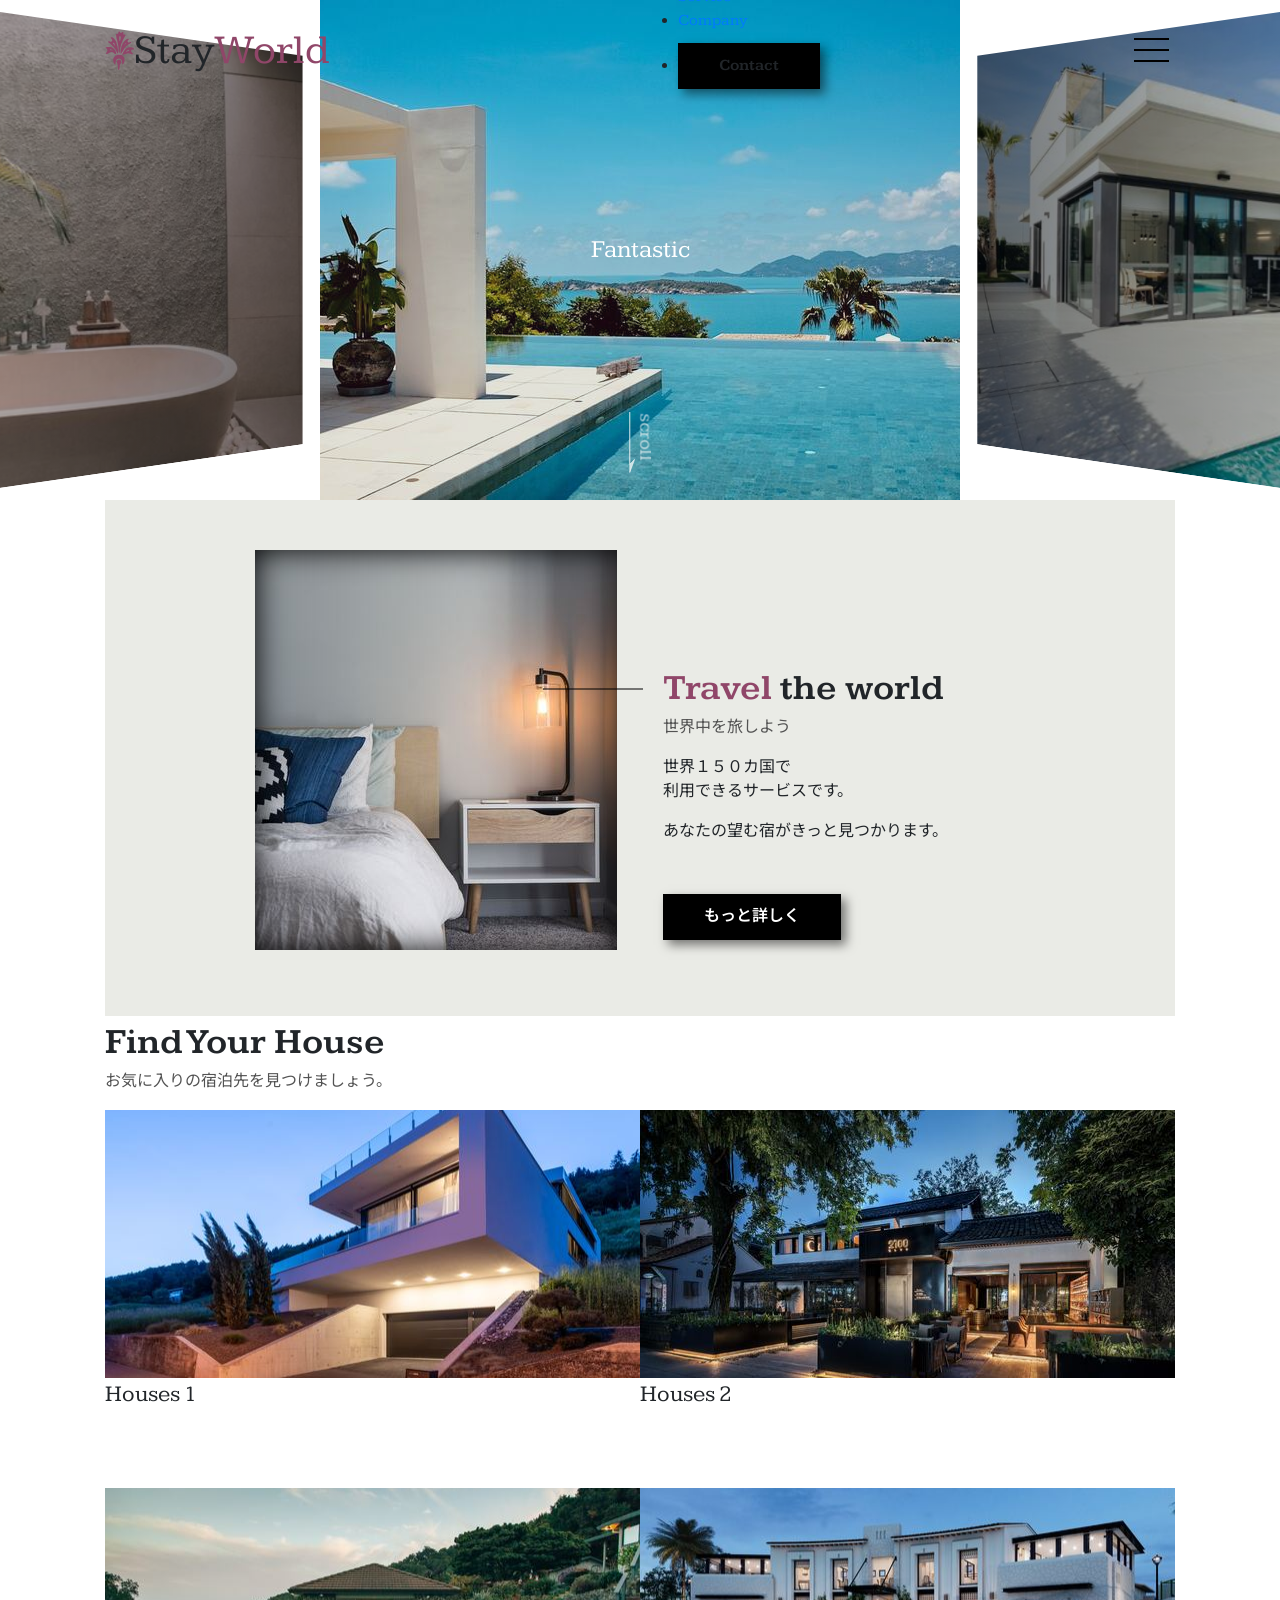
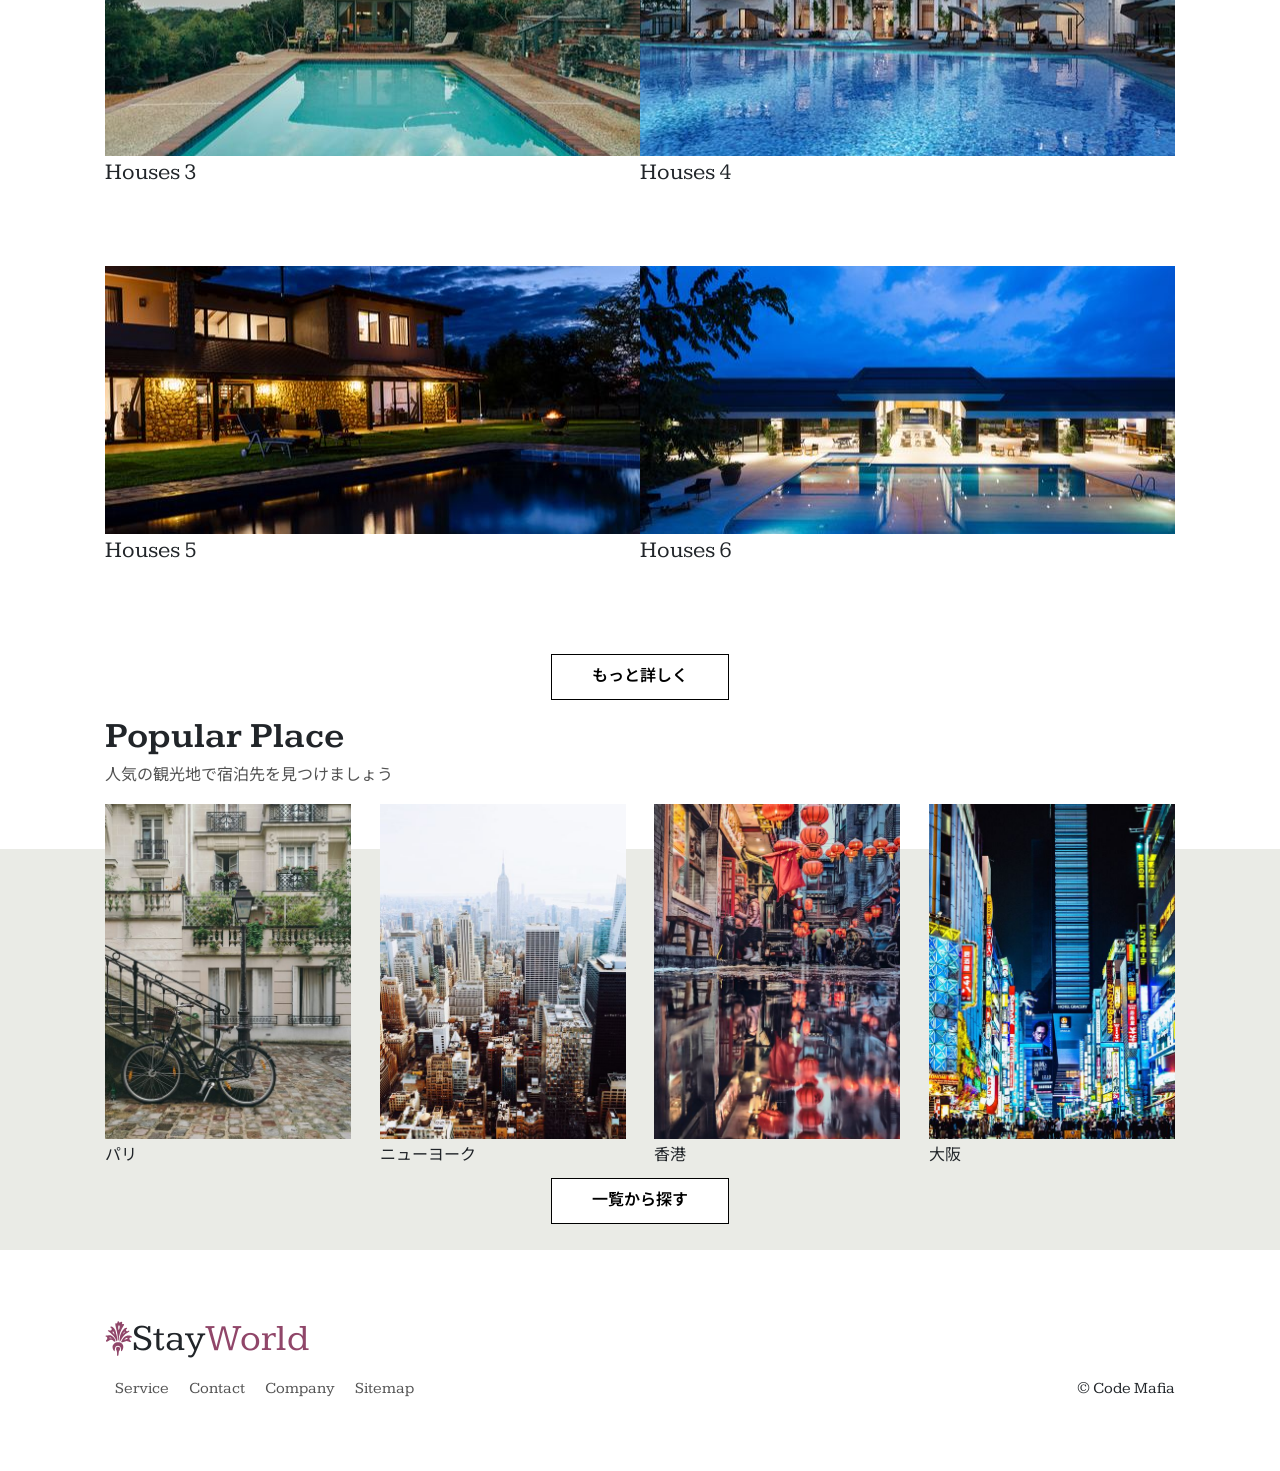
==== index.html @ d86d3f1a "ヘッダーの編集" ====
<!DOCTYPE html>
<html lang="ja">
  <head>
    <meta charset="UTF-8" />
    <meta name="viewport" content="width=device-width, initial-scale=1.0" />
    <meta http-equiv="X-UA-Compatible" content="ie=edge" />
    <title>Document</title>
    <link href="https://fonts.googleapis.com/css2?family=Kameron:wght@400;700&family=Noto+Sans+JP:wght@500&display=swap" rel="stylesheet">
    <link rel="stylesheet" href="styles/vendors/bootstrap-reboot.css" />
    <link rel="stylesheet" href="styles/vendors/swiper.min.css" />
    <link rel="stylesheet" href="styles/style.css" />
  </head>
  <body>
    <div id="global-container">
      <div id="container">
        <div class="mobile-menu__cover"></div>
            <header class="header">
              <div class="header__inner">
                <div class="logo">
                  <img src="images/logo.svg" alt="" class="logo__img">
                  <span class="logo__stay">Stay</span>
                  <span class="logo__world">World</span>
                </div>
                <nav class="header__nav">
                <ul class="header__ul">
                  <li class="header__li"><a href="#">Service</a></li>
                  <li class="header__li"><a href="#">Company</a></li>
                  <li class="header__li">
                    <a class="btn filled">Contact</a>
                  </li>
                </ul>
              </nav>
                <button class="mobile-menu__btn">
                  <span></span>
                  <span></span>
                  <span></span>
              </button>
              </div>
            </header>
        <div id="content">
          <div class="hero">
            <div class="swiper-container">
              <div class="swiper-wrapper">
                <div class="swiper-slide">
                  <div class="hero__title">Enjoy Rich</div>
                  <img src="images/image-1.jpg" alt="" />
                </div>
                <div class="swiper-slide">
                  <div class="hero__title">Fantastic</div>
                  <img src="images/image-2.jpg" alt="" />
                </div>
                <div class="swiper-slide">
                  <div class="hero__title">Experience</div>
                  <img src="images/image-3.jpg" alt="" />
                </div>
              </div>
              <div class="hero__footer">
                <img class="hero__downarrow" src="images/arrow.svg">
                <span class="hero__scrolltext">scroll</span>
              </div>
            </div>
          </div>
          <div id="main-content">
            <main>
              <section class="travel">
                <div class="travel__inner">
                  <div class="travel__img cover-slide">
                    <img class="img-zoom" src="images/image-travel.jpg" alt="">
                  </div>
                  <div class="travel__texts">
                    <div class="travel__texts-inner">
                      <div class="travel__title main-title inview">
                        <span class="purple">Travel</span> <span>the world</span>
                      </div>
                      <div class="travel__sub sub-title">世界中を旅しよう</div>
                      <div class="travel__description">
                        <p>世界１５０カ国で<br>利用できるサービスです。</p>
                        <p>あなたの望む宿がきっと見つかります。</p>
                      </div>
                      <div class="travel__btn">
                        <button class="btn filled">もっと詳しく</button>
                      </div>
                    </div>
                  </div>
                </div>
              </section>
              <section class="houses">
                <div>
                  <h2 class="main-title">Find Your House</h2>
                  <p class="sub-title">お気に入りの宿泊先を見つけましょう。</p>
                </div>
                <div class="houses__inner">
                  <div class="houses__item">
                    <div class="cover-slide hover-darken inview">
                      <div class="bg-img-zoom img-bg50" style="background-image: url(images/villa-1.jpg);"></div>
                    </div>
                    <p class="houses__title">Houses 1</p>
                  </div>
                  <div class="houses__item">
                    <div class="cover-slide hover-darken inview">
                      <div class="bg-img-zoom img-bg50" style="background-image: url(images/villa-2.jpg);"></div>
                    </div>
                    <p class="houses__title">Houses 2</p>
                  </div>
                  <div class="houses__item">
                    <div class="cover-slide hover-darken inview">
                      <div class="bg-img-zoom img-bg50" style="background-image: url(images/villa-3.jpg);"></div>
                    </div>
                    <p class="houses__title">Houses 3</p>
                  </div>
                  <div class="houses__item">
                    <div class="cover-slide hover-darken inview">
                      <div class="bg-img-zoom img-bg50" style="background-image: url(images/villa-4.jpg);"></div>
                    </div>
                    <p class="houses__title">Houses 4</p>
                  </div>
                  <div class="houses__item">
                    <div class="cover-slide hover-darken inview">
                      <div class="bg-img-zoom img-bg50" style="background-image: url(images/villa-5.jpg);"></div>
                    </div>
                    <p class="houses__title">Houses 5</p>
                  </div>
                  <div class="houses__item">
                    <div class="cover-slide hover-darken inview">
                      <div class="bg-img-zoom img-bg50" style="background-image: url(images/villa-6.jpg);"></div>
                    </div>
                    <p class="houses__title">Houses 6</p>
                  </div>
                  <div class="houses__btn">
                    <button class="btn slide-bg">もっと詳しく</button>
                  </div>
                </div>
              </section>
              <section class="popular">
                <div class="popular__header">
                  <h2 class="main-title">Popular Place</h2>
                  <p class="sub-title">人気の観光地で宿泊先を見つけましょう</p>
                </div>
                <div class="popular__inner">
                  <div class="popular__container">
                    <div class="popular__item">
                      <div class="popular__img"><img src="images/image-p1.jpg" alt=""></div>
                      <div class="popular-title">パリ</div>
                    </div>
                    <div class="popular__item">
                      <div class="popular__img"><img src="images/image-p2.jpg" alt=""></div>
                      <div class="popular-title">ニューヨーク</div>
                    </div>
                    <div class="popular__item">
                      <div class="popular__img"><img src="images/image-p3.jpg" alt=""></div>
                      <div class="popular-title">香港</div>
                    </div>
                    <div class="popular__item">
                      <div class="popular__img"><img src="images/image-p4.jpg" alt=""></div>
                      <div class="popular-title">大阪</div>
                    </div>
                    <div class="popular__btn">
                      <button class="btn cover-3d">一覧から探す</button>
                    </div>
                  </div>
                </div>
              </section>
            </main>
          </div>
        </div>
        <footer class="footer">
          <div class="logo">
            <img src="images/logo.svg" alt="" class="logo__img">
            <span class="logo__stay">Stay</span>
            <span class="logo__world">World</span>
          </div>
          <nav class="footer__nav">
            <ul class="footer__ul">
              <li class="footer__li"><a href="#">Service</a></li>
              <li class="footer__li"><a href="#">Contact</a></li>
              <li class="footer__li"><a href="#">Company</a></li>
              <li class="footer__li"><a href="#">Sitemap</a></li>
            </ul>
            <div class="footer__copyright">
              &copy; Code Mafia
            </div>
          </nav>
        </footer>
      </div>
      <nav class="mobile-menu">
        <ul class="mobile-menu__main">
            <li class="mobile-menu__item">
                <a class="mobile-menu__link" href="#">
                    <span class="main-title">Our Service</span>
                    <span class="sub-title">サービスについて</span>
                </a>
            </li>
            <li class="mobile-menu__item">
                <a class="mobile-menu__link" href="#">
                    <span class="main-title">About Us</span>
                    <span class="sub-title">私たちについて</span>
                </a>
            </li>
            <li class="mobile-menu__item">
                <a class="mobile-menu__link" href="#">
                    <span class="main-title">Contact Us</span>
                    <span class="sub-title">コンタクト方法</span>
                </a>
            </li>
        </ul>
    </nav>
    </div>
    <!-- <div class="tween-animate-title">Animation Title</div> -->
    <!-- <div class="cover-slide hover-darken inview">
        <div class="bg-img-zoom img-bg50"></div>
      </div> -->
      <!-- <div class="cover-slide hover-darken">
        <img class="img-zoom" src="images/image-1.jpg" alt="">
      </div>
      <button class="btn float">Button</button>
      <button class="btn filled">Button</button>
      <button class="btn letter-spacing">Button</button>
      <button class="btn shadow">Button</button>
      <button class="btn solid">Button</button>
      
      <button class="btn cover-3d">Button</button>
      <a class="btn-cubic"><span class="hovering">Now, Hovering</span><span class="default">Button</span></a> -->

    <script src="scripts/vendors/swiper.min.js"></script>
    <script src="scripts/vendors/TweenMax.min.js"></script>
    <script src="scripts/vendors/scroll-polyfill.js"></script>
    <script src="scripts/libs/scroll.js"></script>
    <script src="scripts/libs/text-animation.js"></script>
    <script src="scripts/libs/hero-slider.js"></script>
    <script src="scripts/main.js"></script>
  </body>
</html>
---- styles/style.css ----
@charset "UTF-8";
.btn {
  position: relative;
  display: inline-block;
  background-color: white;
  border: 1px solid black;
  font-weight: 600;
  padding: 10px 40px;
  margin: 10px auto;
  cursor: pointer;
  -webkit-transition: all 0.3s;
  transition: all 0.3s;
  color: black;
  text-decoration: none !important;
}

.btn.float:hover {
  background-color: black;
  color: white;
  -webkit-box-shadow: 5px 5px 10px 0 rgba(0, 0, 0, 0.5);
          box-shadow: 5px 5px 10px 0 rgba(0, 0, 0, 0.5);
}

.btn.filled {
  background-color: black;
  color: white;
  -webkit-box-shadow: 5px 5px 10px 0 rgba(0, 0, 0, 0.5);
          box-shadow: 5px 5px 10px 0 rgba(0, 0, 0, 0.5);
}

.btn.filled:hover {
  background-color: white;
  color: black;
  -webkit-box-shadow: none;
          box-shadow: none;
}

.btn.letter-spacing:hover {
  background-color: black;
  letter-spacing: 3px;
  color: white;
}

.btn.shadow {
  -webkit-box-shadow: none;
          box-shadow: none;
}

.btn.shadow:hover {
  -webkit-transform: translate(-2.5px, -2.5px);
          transform: translate(-2.5px, -2.5px);
  -webkit-box-shadow: 5px 5px 0 0 black;
          box-shadow: 5px 5px 0 0 black;
}

.btn.solid {
  -webkit-box-shadow: 2px 2px 0 0 black;
          box-shadow: 2px 2px 0 0 black;
  border-radius: 7px;
}

.btn.solid:hover {
  -webkit-transform: translate(2px, 2px);
          transform: translate(2px, 2px);
  -webkit-box-shadow: none;
          box-shadow: none;
}

.btn.slide-bg {
  position: relative;
  overflow: hidden;
  z-index: 1;
}

.btn.slide-bg::before {
  content: "";
  display: inline-block;
  width: 100%;
  height: 100%;
  background-color: black;
  position: absolute;
  top: 0;
  left: 0;
  -webkit-transform: translateX(-100%);
          transform: translateX(-100%);
  -webkit-transition: -webkit-transform 0.3s;
  transition: -webkit-transform 0.3s;
  transition: transform 0.3s;
  transition: transform 0.3s, -webkit-transform 0.3s;
  z-index: -1;
}

.btn.slide-bg:hover {
  color: white;
}

.btn.slide-bg:hover::before {
  -webkit-transform: none;
          transform: none;
}

.btn.cover-3d {
  position: relative;
  z-index: 1;
  -webkit-transform-style: preserve-3d;
          transform-style: preserve-3d;
  -webkit-perspective: 300px;
          perspective: 300px;
}

.btn.cover-3d span {
  display: inline-block;
  -webkit-transform: translateZ(20px);
          transform: translateZ(20px);
}

.btn.cover-3d::before {
  content: "";
  display: inline-block;
  width: 100%;
  height: 100%;
  background-color: black;
  position: absolute;
  top: 0;
  left: 0;
  -webkit-transform: rotateX(90deg);
          transform: rotateX(90deg);
  -webkit-transition: all 0.3s;
  transition: all 0.3s;
  -webkit-transform-origin: top center;
          transform-origin: top center;
  opacity: 0;
}

.btn.cover-3d:hover {
  color: white;
}

.btn.cover-3d:hover::before {
  -webkit-transform: none;
          transform: none;
  opacity: 1;
}

.btn-cubic {
  position: relative;
  display: inline-block;
  -webkit-transform-style: preserve-3d;
          transform-style: preserve-3d;
  -webkit-perspective: 300px;
          perspective: 300px;
  width: 150px;
  height: 50px;
  margin: 0 auto;
  cursor: pointer;
  font-weight: 600;
}

.btn-cubic span {
  position: absolute;
  top: 0;
  left: 0;
  width: 100%;
  height: 100%;
  border: 1px solid black;
  line-height: 48px;
  text-align: center;
  -webkit-transition: all 0.3s;
  transition: all 0.3s;
  -webkit-transform-origin: center center -25px;
          transform-origin: center center -25px;
  color: black;
}

.btn-cubic .hovering {
  background-color: black;
  color: white;
  -webkit-transform: rotateX(90deg);
          transform: rotateX(90deg);
}

.btn-cubic .default {
  background-color: white;
  color: black;
  -webkit-transform: rotateX(0);
          transform: rotateX(0);
}

.btn-cubic:hover .hovering {
  -webkit-transform: rotateX(0);
          transform: rotateX(0);
}

.btn-cubic:hover .default {
  -webkit-transform: rotateX(-90deg);
          transform: rotateX(-90deg);
}

.swiper-container {
  overflow: visible !important;
}

.swiper-slide {
  height: 500px;
  overflow: hidden;
}

.swiper-slide > img {
  width: 100%;
  height: 100%;
  max-width: 100%;
  -o-object-fit: cover;
     object-fit: cover;
  -webkit-transform: scale(1.3);
          transform: scale(1.3);
  -webkit-transition: -webkit-transform 1.9s ease;
  transition: -webkit-transform 1.9s ease;
  transition: transform 1.9s ease;
  transition: transform 1.9s ease, -webkit-transform 1.9s ease;
}

.swiper-slide::after {
  content: "";
  position: absolute;
  top: 0;
  left: 0;
  width: 100%;
  height: 100%;
  background-color: rgba(0, 61, 125, 0.1);
}

.swiper-slide-active > img {
  -webkit-transform: none;
          transform: none;
}

.swiper-slide-active .hero__title {
  opacity: 1;
  -webkit-transform: translate(-50%, -50%);
          transform: translate(-50%, -50%);
}

.hero {
  overflow: hidden;
}

.hero__title {
  position: absolute;
  top: 50%;
  left: 50%;
  -webkit-transform: translate(-50%, calc(-50% + 20px));
          transform: translate(-50%, calc(-50% + 20px));
  color: white;
  font-size: 25px;
  z-index: 2;
  opacity: 0;
  -webkit-transition: opacity 0.3s ease 1s, -webkit-transform 0.3s ease 1s;
  transition: opacity 0.3s ease 1s, -webkit-transform 0.3s ease 1s;
  transition: opacity 0.3s ease 1s, transform 0.3s ease 1s;
  transition: opacity 0.3s ease 1s, transform 0.3s ease 1s, -webkit-transform 0.3s ease 1s;
}

.hero__footer {
  position: absolute;
  left: 50%;
  bottom: 20px;
  -webkit-transform: translateX(-50%);
          transform: translateX(-50%);
  z-index: 2;
  height: 68px;
  width: 22px;
  overflow: hidden;
}

.hero__downarrow {
  position: absolute;
  left: 0;
  bottom: 0;
  width: 6px;
  -webkit-animation-name: kf-arrow-anime;
          animation-name: kf-arrow-anime;
  -webkit-animation-duration: 2s;
          animation-duration: 2s;
  -webkit-animation-timing-function: linear;
          animation-timing-function: linear;
  -webkit-animation-delay: 0s;
          animation-delay: 0s;
  -webkit-animation-iteration-count: infinite;
          animation-iteration-count: infinite;
  -webkit-animation-direction: normal;
          animation-direction: normal;
  -webkit-animation-fill-mode: forwards;
          animation-fill-mode: forwards;
}

.hero__scrolltext {
  position: absolute;
  -webkit-transform: rotate(90deg);
          transform: rotate(90deg);
  color: rgba(255, 255, 255, 0.7);
  left: -8px;
  top: 11px;
  font-size: 1.2em;
}

@-webkit-keyframes kf-arrow-anime {
  0%,
  50%,
  100% {
    -webkit-transform: translateY(-10%);
            transform: translateY(-10%);
  }
  30% {
    -webkit-transform: none;
            transform: none;
  }
}

@keyframes kf-arrow-anime {
  0%,
  50%,
  100% {
    -webkit-transform: translateY(-10%);
            transform: translateY(-10%);
  }
  30% {
    -webkit-transform: none;
            transform: none;
  }
}

.animate-title,
.tween-animate-title {
  opacity: 0;
}

.animate-title.inview,
.tween-animate-title.inview {
  opacity: 1;
}

.animate-title.inview .char,
.tween-animate-title.inview .char {
  display: inline-block;
}

.animate-title .char,
.tween-animate-title .char {
  opacity: 0;
}

.animate-title.inview .char {
  -webkit-animation-name: kf-animate-chars;
          animation-name: kf-animate-chars;
  -webkit-animation-duration: 0.5s;
          animation-duration: 0.5s;
  -webkit-animation-timing-function: cubic-bezier(0.39, 1.57, 0.58, 1);
          animation-timing-function: cubic-bezier(0.39, 1.57, 0.58, 1);
  -webkit-animation-delay: 0s;
          animation-delay: 0s;
  -webkit-animation-iteration-count: 1;
          animation-iteration-count: 1;
  -webkit-animation-direction: normal;
          animation-direction: normal;
  -webkit-animation-fill-mode: both;
          animation-fill-mode: both;
}

.animate-title.inview .char:nth-child(1) {
  -webkit-animation-delay: 0.04s;
          animation-delay: 0.04s;
}

.animate-title.inview .char:nth-child(2) {
  -webkit-animation-delay: 0.08s;
          animation-delay: 0.08s;
}

.animate-title.inview .char:nth-child(3) {
  -webkit-animation-delay: 0.12s;
          animation-delay: 0.12s;
}

.animate-title.inview .char:nth-child(4) {
  -webkit-animation-delay: 0.16s;
          animation-delay: 0.16s;
}

.animate-title.inview .char:nth-child(5) {
  -webkit-animation-delay: 0.2s;
          animation-delay: 0.2s;
}

.animate-title.inview .char:nth-child(6) {
  -webkit-animation-delay: 0.24s;
          animation-delay: 0.24s;
}

.animate-title.inview .char:nth-child(7) {
  -webkit-animation-delay: 0.28s;
          animation-delay: 0.28s;
}

.animate-title.inview .char:nth-child(8) {
  -webkit-animation-delay: 0.32s;
          animation-delay: 0.32s;
}

.animate-title.inview .char:nth-child(9) {
  -webkit-animation-delay: 0.36s;
          animation-delay: 0.36s;
}

.animate-title.inview .char:nth-child(10) {
  -webkit-animation-delay: 0.4s;
          animation-delay: 0.4s;
}

.animate-title.inview .char:nth-child(11) {
  -webkit-animation-delay: 0.44s;
          animation-delay: 0.44s;
}

.animate-title.inview .char:nth-child(12) {
  -webkit-animation-delay: 0.48s;
          animation-delay: 0.48s;
}

.animate-title.inview .char:nth-child(13) {
  -webkit-animation-delay: 0.52s;
          animation-delay: 0.52s;
}

.animate-title.inview .char:nth-child(14) {
  -webkit-animation-delay: 0.56s;
          animation-delay: 0.56s;
}

.animate-title.inview .char:nth-child(15) {
  -webkit-animation-delay: 0.6s;
          animation-delay: 0.6s;
}

.animate-title.inview .char:nth-child(16) {
  -webkit-animation-delay: 0.64s;
          animation-delay: 0.64s;
}

.animate-title.inview .char:nth-child(17) {
  -webkit-animation-delay: 0.68s;
          animation-delay: 0.68s;
}

.animate-title.inview .char:nth-child(18) {
  -webkit-animation-delay: 0.72s;
          animation-delay: 0.72s;
}

.animate-title.inview .char:nth-child(19) {
  -webkit-animation-delay: 0.76s;
          animation-delay: 0.76s;
}

.animate-title.inview .char:nth-child(20) {
  -webkit-animation-delay: 0.8s;
          animation-delay: 0.8s;
}

.animate-title.inview .char:nth-child(21) {
  -webkit-animation-delay: 0.84s;
          animation-delay: 0.84s;
}

.animate-title.inview .char:nth-child(22) {
  -webkit-animation-delay: 0.88s;
          animation-delay: 0.88s;
}

.animate-title.inview .char:nth-child(23) {
  -webkit-animation-delay: 0.92s;
          animation-delay: 0.92s;
}

.animate-title.inview .char:nth-child(24) {
  -webkit-animation-delay: 0.96s;
          animation-delay: 0.96s;
}

.animate-title.inview .char:nth-child(25) {
  -webkit-animation-delay: 1s;
          animation-delay: 1s;
}

.animate-title.inview .char:nth-child(26) {
  -webkit-animation-delay: 1.04s;
          animation-delay: 1.04s;
}

.animate-title.inview .char:nth-child(27) {
  -webkit-animation-delay: 1.08s;
          animation-delay: 1.08s;
}

.animate-title.inview .char:nth-child(28) {
  -webkit-animation-delay: 1.12s;
          animation-delay: 1.12s;
}

.animate-title.inview .char:nth-child(29) {
  -webkit-animation-delay: 1.16s;
          animation-delay: 1.16s;
}

.animate-title.inview .char:nth-child(30) {
  -webkit-animation-delay: 1.2s;
          animation-delay: 1.2s;
}

@-webkit-keyframes kf-animate-chars {
  0% {
    opacity: 0;
    -webkit-transform: translateY(-50%);
            transform: translateY(-50%);
  }
  100% {
    opacity: 1;
    -webkit-transform: translateY(0);
            transform: translateY(0);
  }
}

@keyframes kf-animate-chars {
  0% {
    opacity: 0;
    -webkit-transform: translateY(-50%);
            transform: translateY(-50%);
  }
  100% {
    opacity: 1;
    -webkit-transform: translateY(0);
            transform: translateY(0);
  }
}

.cover-slide {
  position: relative;
  overflow: hidden;
}

.cover-slide::after {
  content: "";
  position: absolute;
  z-index: 2;
  top: 0;
  left: 0;
  right: 0;
  bottom: 0;
  background-color: #eaebe6;
  opacity: 0;
}

.cover-slide.inview::after {
  opacity: 1;
  -webkit-animation-name: kf-cover-slide;
          animation-name: kf-cover-slide;
  -webkit-animation-duration: 1.6s;
          animation-duration: 1.6s;
  -webkit-animation-timing-function: ease-in-out;
          animation-timing-function: ease-in-out;
  -webkit-animation-delay: 0s;
          animation-delay: 0s;
  -webkit-animation-iteration-count: 1;
          animation-iteration-count: 1;
  -webkit-animation-direction: normal;
          animation-direction: normal;
  -webkit-animation-fill-mode: forwards;
          animation-fill-mode: forwards;
}

@-webkit-keyframes kf-cover-slide {
  0% {
    -webkit-transform-origin: left;
            transform-origin: left;
    -webkit-transform: scaleX(0);
            transform: scaleX(0);
  }
  50% {
    -webkit-transform-origin: left;
            transform-origin: left;
    -webkit-transform: scaleX(1);
            transform: scaleX(1);
  }
  50.1% {
    -webkit-transform-origin: right;
            transform-origin: right;
    -webkit-transform: scaleX(1);
            transform: scaleX(1);
  }
  100% {
    -webkit-transform-origin: right;
            transform-origin: right;
    -webkit-transform: scaleX(0);
            transform: scaleX(0);
  }
}

@keyframes kf-cover-slide {
  0% {
    -webkit-transform-origin: left;
            transform-origin: left;
    -webkit-transform: scaleX(0);
            transform: scaleX(0);
  }
  50% {
    -webkit-transform-origin: left;
            transform-origin: left;
    -webkit-transform: scaleX(1);
            transform: scaleX(1);
  }
  50.1% {
    -webkit-transform-origin: right;
            transform-origin: right;
    -webkit-transform: scaleX(1);
            transform: scaleX(1);
  }
  100% {
    -webkit-transform-origin: right;
            transform-origin: right;
    -webkit-transform: scaleX(0);
            transform: scaleX(0);
  }
}

.img-zoom, .bg-img-zoom {
  opacity: 0;
}

.inview .img-zoom, .inview .bg-img-zoom {
  opacity: 1;
  -webkit-transition: -webkit-transform 0.3s ease;
  transition: -webkit-transform 0.3s ease;
  transition: transform 0.3s ease;
  transition: transform 0.3s ease, -webkit-transform 0.3s ease;
  -webkit-animation-name: kf-img-show;
          animation-name: kf-img-show;
  -webkit-animation-duration: 1.6s;
          animation-duration: 1.6s;
  -webkit-animation-timing-function: ease-in-out;
          animation-timing-function: ease-in-out;
  -webkit-animation-delay: 0s;
          animation-delay: 0s;
  -webkit-animation-iteration-count: 1;
          animation-iteration-count: 1;
  -webkit-animation-direction: normal;
          animation-direction: normal;
  -webkit-animation-fill-mode: none;
          animation-fill-mode: none;
}

.inview .img-zoom:hover, .inview .bg-img-zoom:hover {
  -webkit-transform: scale(1.05);
          transform: scale(1.05);
}

@-webkit-keyframes kf-img-show {
  0% {
    opacity: 0;
  }
  50% {
    opacity: 0;
  }
  50.1% {
    opacity: 1;
    -webkit-transform: scale(1.5);
            transform: scale(1.5);
  }
  100% {
    opacity: 1;
  }
}

@keyframes kf-img-show {
  0% {
    opacity: 0;
  }
  50% {
    opacity: 0;
  }
  50.1% {
    opacity: 1;
    -webkit-transform: scale(1.5);
            transform: scale(1.5);
  }
  100% {
    opacity: 1;
  }
}

.hover-darken::before {
  content: "";
  position: absolute;
  top: 0;
  left: 0;
  width: 100%;
  height: 100%;
  z-index: 1;
  -webkit-transition: background-color 0.3s ease;
  transition: background-color 0.3s ease;
  pointer-events: none;
  -webkit-animation-name: kf-img-show;
          animation-name: kf-img-show;
  -webkit-animation-duration: 1.6s;
          animation-duration: 1.6s;
  -webkit-animation-timing-function: ease-in-out;
          animation-timing-function: ease-in-out;
  -webkit-animation-delay: 0s;
          animation-delay: 0s;
  -webkit-animation-iteration-count: 1;
          animation-iteration-count: 1;
  -webkit-animation-direction: normal;
          animation-direction: normal;
  -webkit-animation-fill-mode: none;
          animation-fill-mode: none;
}

.hover-darken:hover::before {
  background-color: rgba(0, 0, 0, 0.4);
}

.bg-img-zoom {
  background-image: url(images/image-1.jpg);
  background-repeat: no-repeat;
  background-position: center;
  background-size: cover;
  width: 100%;
}

.img-bg50 {
  position: relative;
}

.img-bg50::before {
  display: block;
  content: "";
  padding-top: 50%;
}

.mobile-menu {
  position: fixed;
  right: 0;
  top: 60px;
  width: 300px;
}

.mobile-menu__btn {
  background-color: unset;
  border: none;
  outline: none !important;
  cursor: pointer;
}

.mobile-menu__btn > span {
  background-color: black;
  width: 35px;
  height: 2px;
  display: block;
  margin-bottom: 9px;
  -webkit-transition: -webkit-transform 0.7s;
  transition: -webkit-transform 0.7s;
  transition: transform 0.7s;
  transition: transform 0.7s, -webkit-transform 0.7s;
}

.mobile-menu__btn > span:last-child {
  margin-bottom: 0;
}

.mobile-menu__cover {
  position: absolute;
  top: 0;
  left: 0;
  width: 100%;
  height: 100%;
  background-color: rgba(0, 0, 0, 0.3);
  opacity: 0;
  visibility: hidden;
  -webkit-transition: opacity 1s;
  transition: opacity 1s;
  cursor: pointer;
}

.mobile-menu__main {
  padding: 0;
  -webkit-perspective: 2000px;
          perspective: 2000px;
  -webkit-transform-style: preserve-3d;
          transform-style: preserve-3d;
}

.mobile-menu__item {
  list-style: none;
  display: block;
  -webkit-transform: translate3d(0, 0, -1000px);
          transform: translate3d(0, 0, -1000px);
  padding: 0 40px;
  -webkit-transition: opacity 0.2s, -webkit-transform 0.3s;
  transition: opacity 0.2s, -webkit-transform 0.3s;
  transition: transform 0.3s, opacity 0.2s;
  transition: transform 0.3s, opacity 0.2s, -webkit-transform 0.3s;
  opacity: 0;
}

.mobile-menu__link {
  display: block;
  margin-top: 30px;
  color: black;
  text-decoration: none;
}

.menu-open #container {
  -webkit-transform: translate(-300px, 60px);
          transform: translate(-300px, 60px);
  -webkit-box-shadow: 0 8px 40px -10px rgba(0, 0, 0, 0.8);
          box-shadow: 0 8px 40px -10px rgba(0, 0, 0, 0.8);
}

.menu-open .mobile-menu__cover {
  opacity: 1;
  visibility: visible;
}

.menu-open .mobile-menu__item {
  -webkit-transform: none;
          transform: none;
  opacity: 1;
}

.menu-open .mobile-menu__item:nth-child(1) {
  -webkit-transition-delay: 0.07s;
          transition-delay: 0.07s;
}

.menu-open .mobile-menu__item:nth-child(2) {
  -webkit-transition-delay: 0.14s;
          transition-delay: 0.14s;
}

.menu-open .mobile-menu__item:nth-child(3) {
  -webkit-transition-delay: 0.21s;
          transition-delay: 0.21s;
}

.menu-open .mobile-menu__item:nth-child(4) {
  -webkit-transition-delay: 0.28s;
          transition-delay: 0.28s;
}

.menu-open .mobile-menu__item:nth-child(5) {
  -webkit-transition-delay: 0.35s;
          transition-delay: 0.35s;
}

.menu-open .mobile-menu__btn > span {
  background-color: black;
}

.menu-open .mobile-menu__btn > span:nth-child(1) {
  -webkit-transition-delay: 70ms;
          transition-delay: 70ms;
  -webkit-transform: translateY(11px) rotate(135deg);
          transform: translateY(11px) rotate(135deg);
}

.menu-open .mobile-menu__btn > span:nth-child(2) {
  -webkit-transition-delay: 0s;
          transition-delay: 0s;
  -webkit-transform: translateX(-18px) scaleX(0);
          transform: translateX(-18px) scaleX(0);
}

.menu-open .mobile-menu__btn > span:nth-child(3) {
  -webkit-transition-delay: 140ms;
          transition-delay: 140ms;
  -webkit-transform: translateY(-11px) rotate(-135deg);
          transform: translateY(-11px) rotate(-135deg);
}

/******************************************************************

Stylesheet: ベーススタイル

******************************************************************/
body {
  font-family: "Kameron", "Noto Sans JP", sans-serif;
}

img {
  max-width: 100%;
  vertical-align: bottom;
}

.font-sm, .sub-title {
  font-size: 14px;
}

.font-md, .popular__title {
  font-size: 17px;
}

.font-lr, .houses__title {
  font-size: 17px;
}

.font-lg, .main-title {
  font-size: 25px;
}

.mb-sm, .travel__sub, .travel__img, .houses__title, .popular__title {
  margin-bottom: 16px !important;
}

.mb-lg {
  margin-bottom: 80px !important;
}

.pb-sm, .travel__texts, .popular__container {
  padding-bottom: 16px !important;
}

.pb-lg {
  padding-bottom: 80px !important;
}

.content-width, .header__inner, .travel, .houses, .popular__header, .popular__container, .footer {
  width: 90%;
  margin: 0 auto;
  max-width: 1070px;
}

.main-title {
  font-weight: 600;
  margin-bottom: 0;
}

.sub-title {
  color: #535353;
}

.flex, .travel__inner, .houses__inner, .popular__container, .footer__nav, .footer__ul {
  display: -webkit-box;
  display: -ms-flexbox;
  display: flex;
  -webkit-box-orient: vertical;
  -webkit-box-direction: normal;
      -ms-flex-direction: column;
          flex-direction: column;
}

.purple {
  color: #904669;
}

.header {
  position: fixed;
  top: 0;
  left: 0;
  width: 100%;
  height: 100px;
  background-color: transparent;
  display: -webkit-box;
  display: -ms-flexbox;
  display: flex;
  -webkit-box-align: center;
      -ms-flex-align: center;
          align-items: center;
  z-index: 100;
}

.header__inner {
  display: -webkit-box;
  display: -ms-flexbox;
  display: flex;
  -webkit-box-pack: justify;
      -ms-flex-pack: justify;
          justify-content: space-between;
  -webkit-box-align: center;
      -ms-flex-align: center;
          align-items: center;
}

.travel__inner {
  -webkit-box-pack: justify;
      -ms-flex-pack: justify;
          justify-content: space-between;
  padding: 15px;
  background-color: #eaebe6;
  position: relative;
  z-index: 0;
}

.travel__title {
  position: relative;
}

.travel__title::before {
  display: none;
  content: "";
  position: absolute;
  top: 50%;
  left: -120px;
  width: 100px;
  height: 1px;
  background-color: black;
  -webkit-transform: translateY(-50%) scaleX(0);
          transform: translateY(-50%) scaleX(0);
  -webkit-transition: -webkit-transform 0.3s ease 1.6s;
  transition: -webkit-transform 0.3s ease 1.6s;
  transition: transform 0.3s ease 1.6s;
  transition: transform 0.3s ease 1.6s, -webkit-transform 0.3s ease 1.6s;
  -webkit-transform-origin: right;
          transform-origin: right;
}

.travel__title.inview::before {
  -webkit-transform: translateY(-50%);
          transform: translateY(-50%);
}

.travel__img {
  height: 300px;
  -webkit-transition: -webkit-box-shadow 1ms linear 0.8s;
  transition: -webkit-box-shadow 1ms linear 0.8s;
  transition: box-shadow 1ms linear 0.8s;
  transition: box-shadow 1ms linear 0.8s, -webkit-box-shadow 1ms linear 0.8s;
}

.travel__img > img {
  position: relative;
  z-index: -1;
  -o-object-fit: cover;
     object-fit: cover;
  width: 100%;
  height: 100%;
}

.travel__img.inview {
  -webkit-box-shadow: inset 0 0 30px black;
          box-shadow: inset 0 0 30px black;
}

.houses__btn {
  text-align: center;
  -ms-flex-preferred-size: 100%;
      flex-basis: 100%;
}

.popular__inner {
  position: relative;
}

.popular__inner::before {
  content: "";
  position: absolute;
  bottom: 0;
  left: 0;
  width: 100%;
  height: 90%;
  background-color: #eaebe6;
}

.popular__container {
  position: relative;
  z-index: 2;
}

.popular__btn {
  text-align: center;
  -ms-flex-preferred-size: 100%;
      flex-basis: 100%;
}

.popular__img {
  height: 150px;
  overflow: hidden;
  margin-bottom: 5px;
}

.popular__img > img {
  -o-object-fit: cover;
     object-fit: cover;
  height: 100%;
  width: 100%;
}

.logo {
  font-size: 42px;
  display: -webkit-box;
  display: -ms-flexbox;
  display: flex;
}

.logo__img {
  width: 0.7em;
}

.logo__world {
  color: #904669;
}

.footer {
  padding: 60px 0;
}

.footer__nav {
  -webkit-box-pack: justify;
      -ms-flex-pack: justify;
          justify-content: space-between;
  -webkit-box-align: center;
      -ms-flex-align: center;
          align-items: center;
  text-align: center;
}

.footer__ul {
  padding: 0;
  margin: 0;
  list-style: none;
}

.footer__li {
  padding: 0;
  margin: 10px;
}

.footer__li > a {
  color: #535353;
}

.footer .logo {
  font-size: 38px;
  -webkit-box-pack: center;
      -ms-flex-pack: center;
          justify-content: center;
}

@media (min-width: 480px) {
  /******************************************************************

Stylesheet: 480px以上(スマホの横向き)のモニタで適用

******************************************************************/
}

@media (min-width: 600px) {
  /******************************************************************

Stylesheet: 600px以上のタブレットやモニタで適用

******************************************************************/
  .flex, .travel__inner, .houses__inner, .popular__container, .footer__nav, .footer__ul {
    -webkit-box-orient: horizontal;
    -webkit-box-direction: normal;
        -ms-flex-direction: row;
            flex-direction: row;
    -ms-flex-wrap: wrap;
        flex-wrap: wrap;
  }
  .houses__item {
    -ms-flex-preferred-size: 50%;
        flex-basis: 50%;
    margin-bottom: 60px;
  }
  .popular__container {
    -webkit-box-pack: justify;
        -ms-flex-pack: justify;
            justify-content: space-between;
  }
  .popular__item {
    -ms-flex-preferred-size: 47%;
        flex-basis: 47%;
  }
  .travel__inner {
    padding: 50px;
  }
  .travel__texts, .travel__img {
    -ms-flex-preferred-size: 47%;
        flex-basis: 47%;
  }
  .travel__texts {
    display: -webkit-box;
    display: -ms-flexbox;
    display: flex;
    -webkit-box-align: end;
        -ms-flex-align: end;
            align-items: flex-end;
  }
  .footer .logo {
    -webkit-box-pack: start;
        -ms-flex-pack: start;
            justify-content: flex-start;
  }
  .footer .list {
    margin-left: 0;
    margin-right: 30px;
  }
}

@media (min-width: 960px) {
  /******************************************************************

Stylesheet: 960px以上のモニタで適用

******************************************************************/
  .font-sm, .sub-title {
    font-size: 16px;
  }
  .font-md, .popular__title {
    font-size: 19px;
  }
  .font-lr, .houses__title {
    font-size: 23px;
  }
  .font-lg, .main-title {
    font-size: 36px;
  }
  .mb-lg {
    margin-bottom: 150px !important;
  }
  .pb-lg {
    padding-bottom: 150px !important;
  }
  .popular__item {
    -ms-flex-preferred-size: 25%;
        flex-basis: 25%;
  }
  .popular__img {
    height: 335px;
  }
  .travel__img {
    height: 400px;
  }
  .travel__description {
    margin-bottom: 40px;
  }
  .travel__title::before {
    display: block;
  }
}

@media (min-width: 1280px) {
  /******************************************************************

Stylesheet: 1280px以上のモニタで適用

******************************************************************/
  .travel__inner {
    padding: 50px 150px;
  }
  .popular__item {
    -ms-flex-preferred-size: 23%;
        flex-basis: 23%;
  }
}

@media (-webkit-min-device-pixel-ratio: 2), (min-resolution: 192dpi) {
  /******************************************************************

Stylesheet: Retinaディスプレイで適用

******************************************************************/
  /* 

EXAMPLE 
.icon {
	background: url(images/test@2x.png) no-repeat;
	background-size: 24px 24px;
}

*/
}

@media print {
  /******************************************************************

Stylesheet: プリンタのみに適用

******************************************************************/
}
/*# sourceMappingURL=style.css.map */
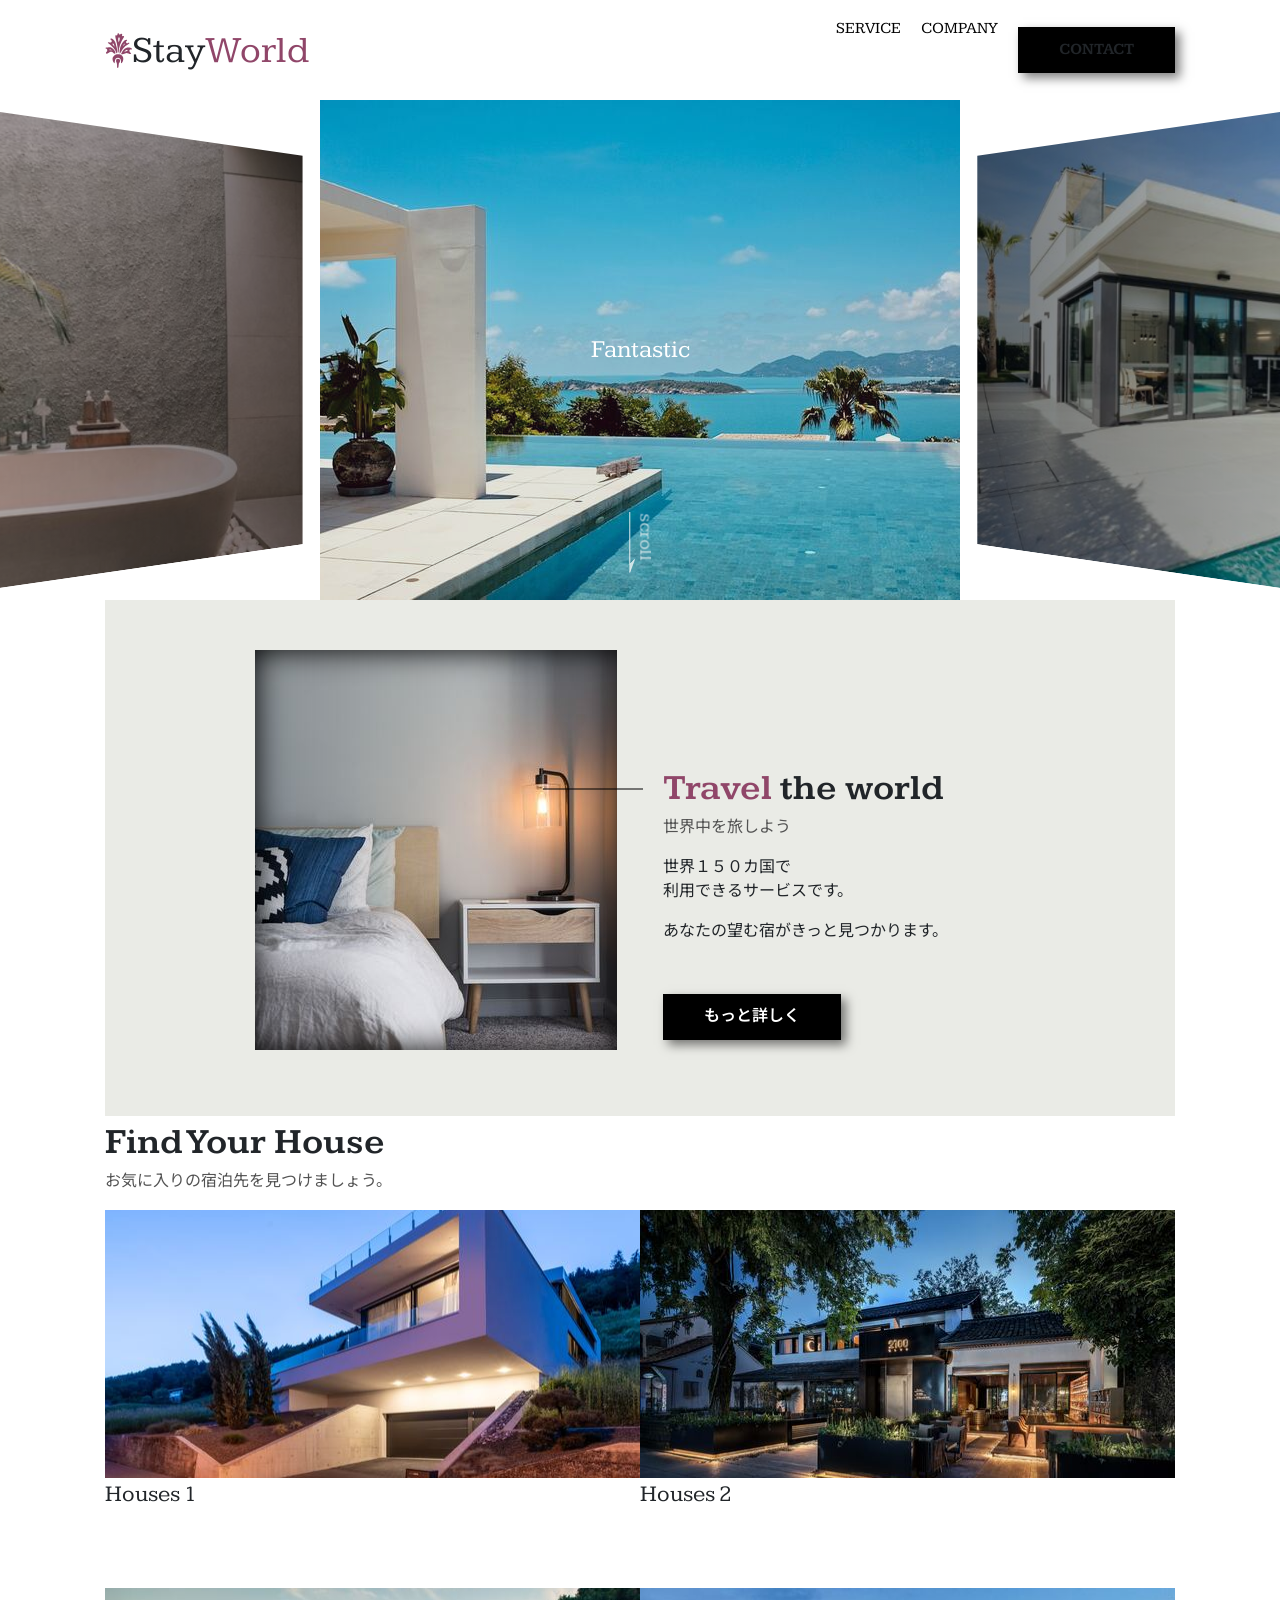
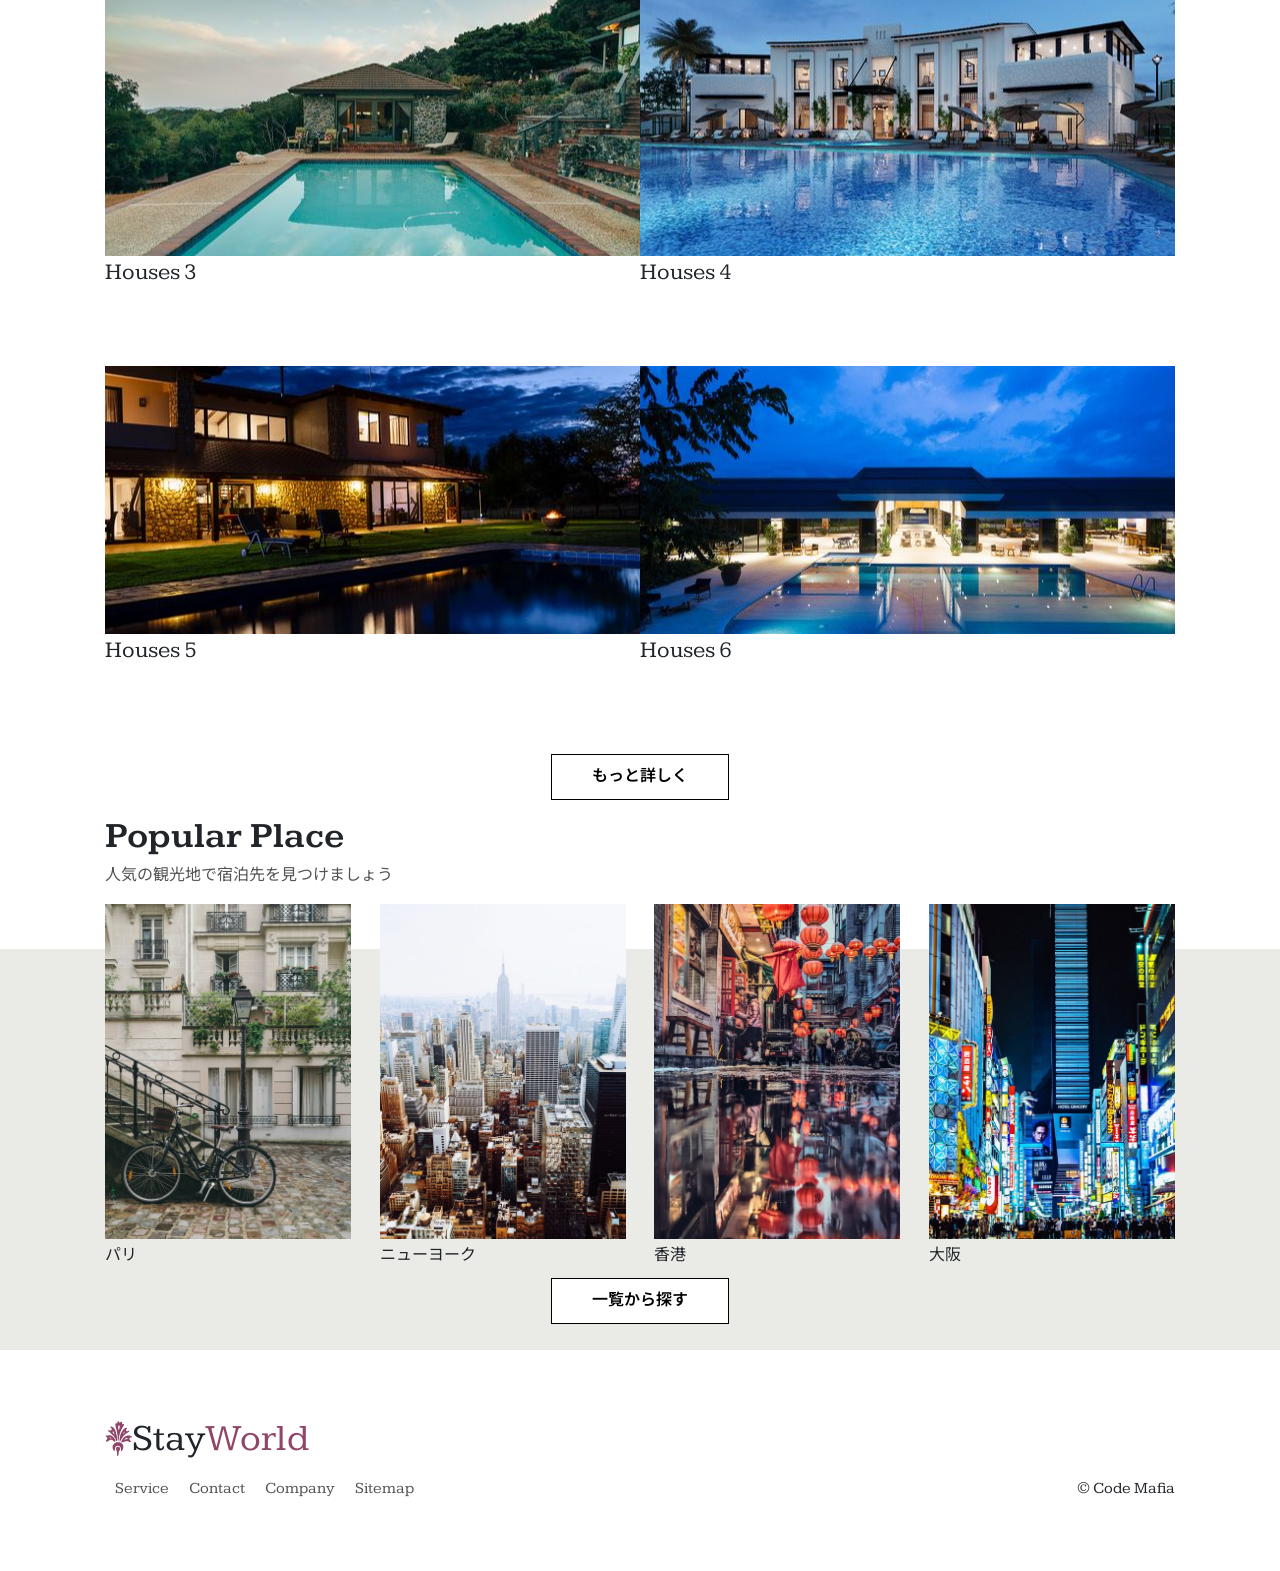
==== commit 86a04f78: "ヘッダーの修正と編集" ====
--- a/index.html
+++ b/index.html
@@ -14,6 +14,7 @@
     <div id="global-container">
       <div id="container">
         <div class="mobile-menu__cover"></div>
+        <div class="nav-trigger"></div>
             <header class="header">
               <div class="header__inner">
                 <div class="logo">
@@ -183,6 +184,11 @@
         </footer>
       </div>
       <nav class="mobile-menu">
+        <div class="logo">
+          <img src="images/logo.svg" alt="" class="logo__img">
+          <span class="logo__stay">Stay</span>
+          <span class="logo__world">World</span>
+        </div>
         <ul class="mobile-menu__main">
             <li class="mobile-menu__item">
                 <a class="mobile-menu__link" href="#">
@@ -227,6 +233,7 @@
     <script src="scripts/libs/scroll.js"></script>
     <script src="scripts/libs/text-animation.js"></script>
     <script src="scripts/libs/hero-slider.js"></script>
+    <script src="scripts/libs/mobile-menu.js"></script>
     <script src="scripts/main.js"></script>
   </body>
 </html>
--- a/styles/style.css
+++ b/styles/style.css
@@ -752,6 +752,11 @@
   width: 300px;
 }
 
+.mobile-menu .logo {
+  padding: 0 40px;
+  font-size: 38px;
+}
+
 .mobile-menu__btn {
   background-color: unset;
   border: none;
@@ -787,6 +792,7 @@
   -webkit-transition: opacity 1s;
   transition: opacity 1s;
   cursor: pointer;
+  z-index: 200;
 }
 
 .mobile-menu__main {
@@ -814,7 +820,7 @@
   display: block;
   margin-top: 30px;
   color: black;
-  text-decoration: none;
+  text-decoration: none !important;
 }
 
 .menu-open #container {
@@ -940,6 +946,7 @@
 .main-title {
   font-weight: 600;
   margin-bottom: 0;
+  display: block;
 }
 
 .sub-title {
@@ -958,6 +965,20 @@
 
 .purple {
   color: #904669;
+}
+
+#content {
+  padding-top: 100px;
+}
+
+#container {
+  background-color: white;
+  position: relative;
+  z-index: 10;
+  -webkit-transition: -webkit-transform 0.5s, -webkit-box-shadow 0.5s;
+  transition: -webkit-transform 0.5s, -webkit-box-shadow 0.5s;
+  transition: transform 0.5s, box-shadow 0.5s;
+  transition: transform 0.5s, box-shadow 0.5s, -webkit-transform 0.5s, -webkit-box-shadow 0.5s;
 }
 
 .header {
@@ -974,6 +995,45 @@
       -ms-flex-align: center;
           align-items: center;
   z-index: 100;
+}
+
+.header.triggered {
+  background-color: rgba(255, 255, 255, 0.9);
+  -webkit-box-shadow: 10px 0 25px -10px rgba(0, 0, 0, 0.5);
+          box-shadow: 10px 0 25px -10px rgba(0, 0, 0, 0.5);
+}
+
+.header__nav {
+  display: none;
+}
+
+.header__ul {
+  display: -webkit-box;
+  display: -ms-flexbox;
+  display: flex;
+  -webkit-box-align: enter;
+      -ms-flex-align: enter;
+          align-items: enter;
+  padding: 0;
+  margin: 0;
+  list-style: none;
+}
+
+.header__li {
+  margin-left: 20px;
+}
+
+.header__li > a {
+  color: black;
+  text-decoration: none !important;
+  text-transform: uppercase;
+}
+
+.header .logo {
+  font-size: 38px;
+  -webkit-box-pack: center;
+      -ms-flex-pack: center;
+          justify-content: center;
 }
 
 .header__inner {
@@ -1245,6 +1305,17 @@
   .travel__title::before {
     display: block;
   }
+  .footer__li {
+    -webkit-box-pack: start;
+        -ms-flex-pack: start;
+            justify-content: flex-start;
+  }
+  .header__nav {
+    display: block;
+  }
+  .mobile-menu__btn {
+    display: none;
+  }
 }
 
 @media (min-width: 1280px) {
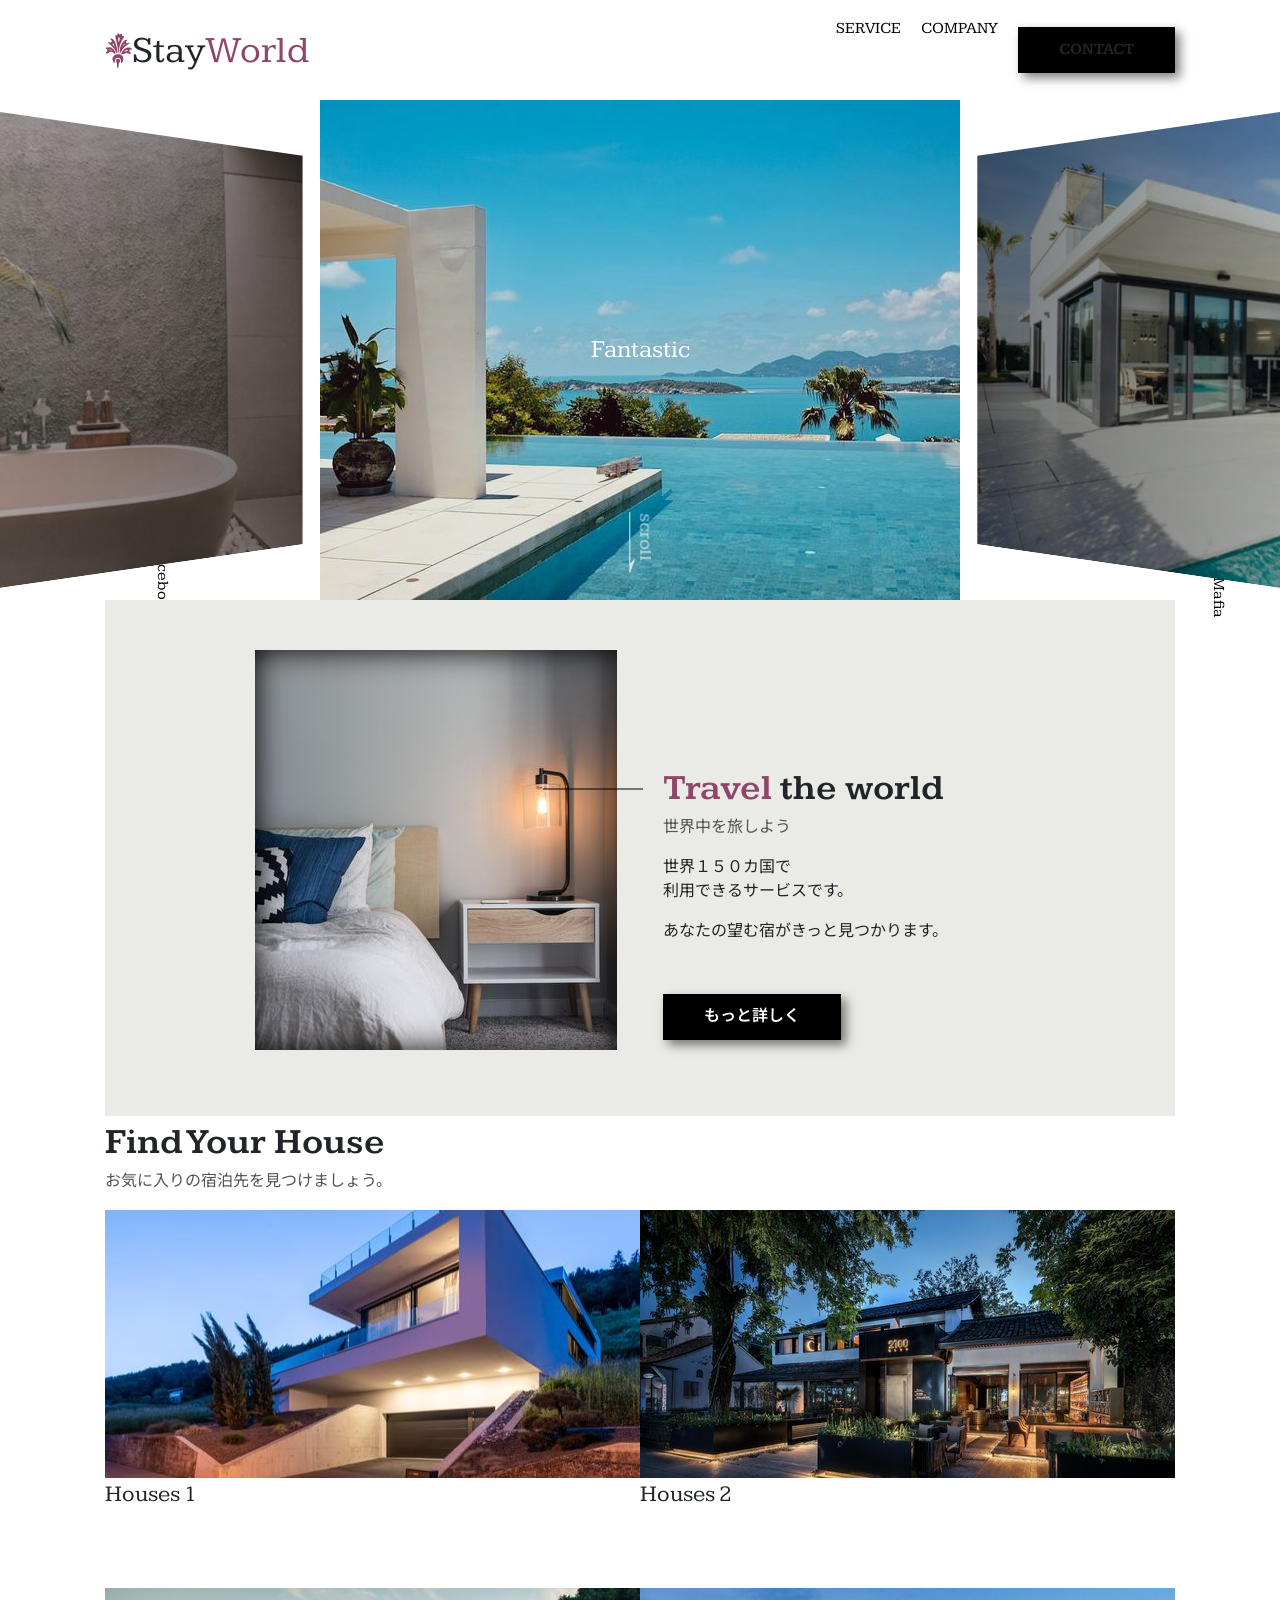
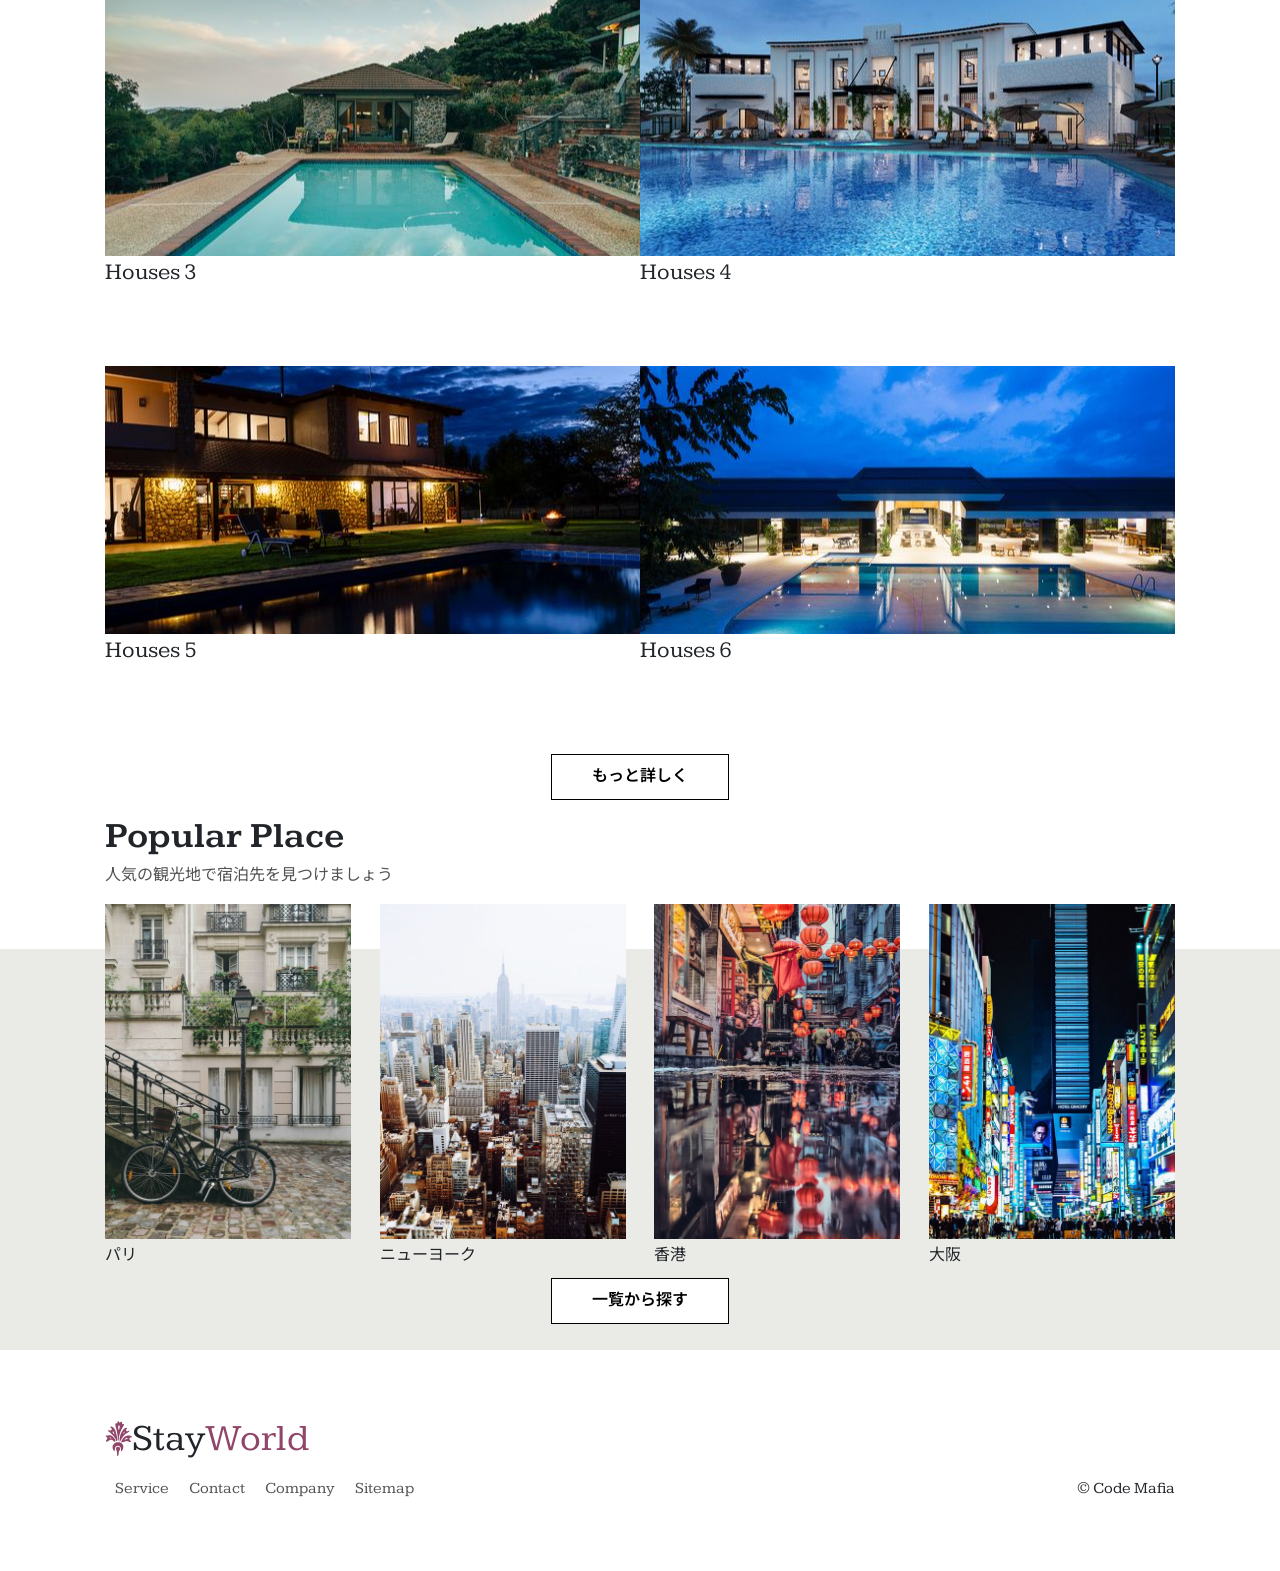
==== commit f14a7835: "サイドバー追加" ====
--- a/index.html
+++ b/index.html
@@ -61,7 +61,14 @@
               </div>
             </div>
           </div>
+
           <div id="main-content">
+            <aside class="side left">
+              <div class="side__inner">
+                <a class="twitter icon" href="">Twitter</a>
+                <a class="fb icon" href="">Facebook</a>
+              </div>
+            </aside>
             <main>
               <section class="travel">
                 <div class="travel__inner">
@@ -162,6 +169,11 @@
                 </div>
               </section>
             </main>
+            <aside class="side right">
+              <div class="side__inner">
+               <span>&copy;Code Mafia</span>
+              </div>
+            </aside>
           </div>
         </div>
         <footer class="footer">
--- a/styles/style.css
+++ b/styles/style.css
@@ -1203,6 +1203,69 @@
           justify-content: center;
 }
 
+.side {
+  display: none;
+  position: fixed;
+  top: 70%;
+  -webkit-transform: translateY(-50%);
+          transform: translateY(-50%);
+  color: black;
+}
+
+.side a {
+  color: black;
+  text-decoration: none !important;
+}
+
+.side.left {
+  left: 50px;
+}
+
+.side .side__inner {
+  -webkit-transform-origin: top left;
+          transform-origin: top left;
+  -webkit-transform: rotate(-90deg);
+          transform: rotate(-90deg);
+}
+
+.side.right {
+  right: 50px;
+}
+
+.side .side__inner {
+  -webkit-transform-origin: top right;
+          transform-origin: top right;
+  -webkit-transform: rotate(90deg);
+          transform: rotate(90deg);
+}
+
+.icon {
+  position: relative;
+}
+
+.icon::before {
+  display: block;
+  content: "";
+  position: absolute;
+  top: 50%;
+  left: -20px;
+  width: 1em;
+  height: 1em;
+  -webkit-transform: translateY(-50%);
+          transform: translateY(-50%);
+  background-position: center;
+  background-repeat: no-repeat;
+  background-size: contain;
+}
+
+.icon.twitter::before {
+  background-image: url(..images/twitter.svg);
+}
+
+.icon.fb::before {
+  background-image: url(..images/facebook.svg);
+}
+
 @media (min-width: 480px) {
   /******************************************************************
 
@@ -1331,6 +1394,9 @@
     -ms-flex-preferred-size: 23%;
         flex-basis: 23%;
   }
+  .side {
+    display: block;
+  }
 }
 
 @media (-webkit-min-device-pixel-ratio: 2), (min-resolution: 192dpi) {
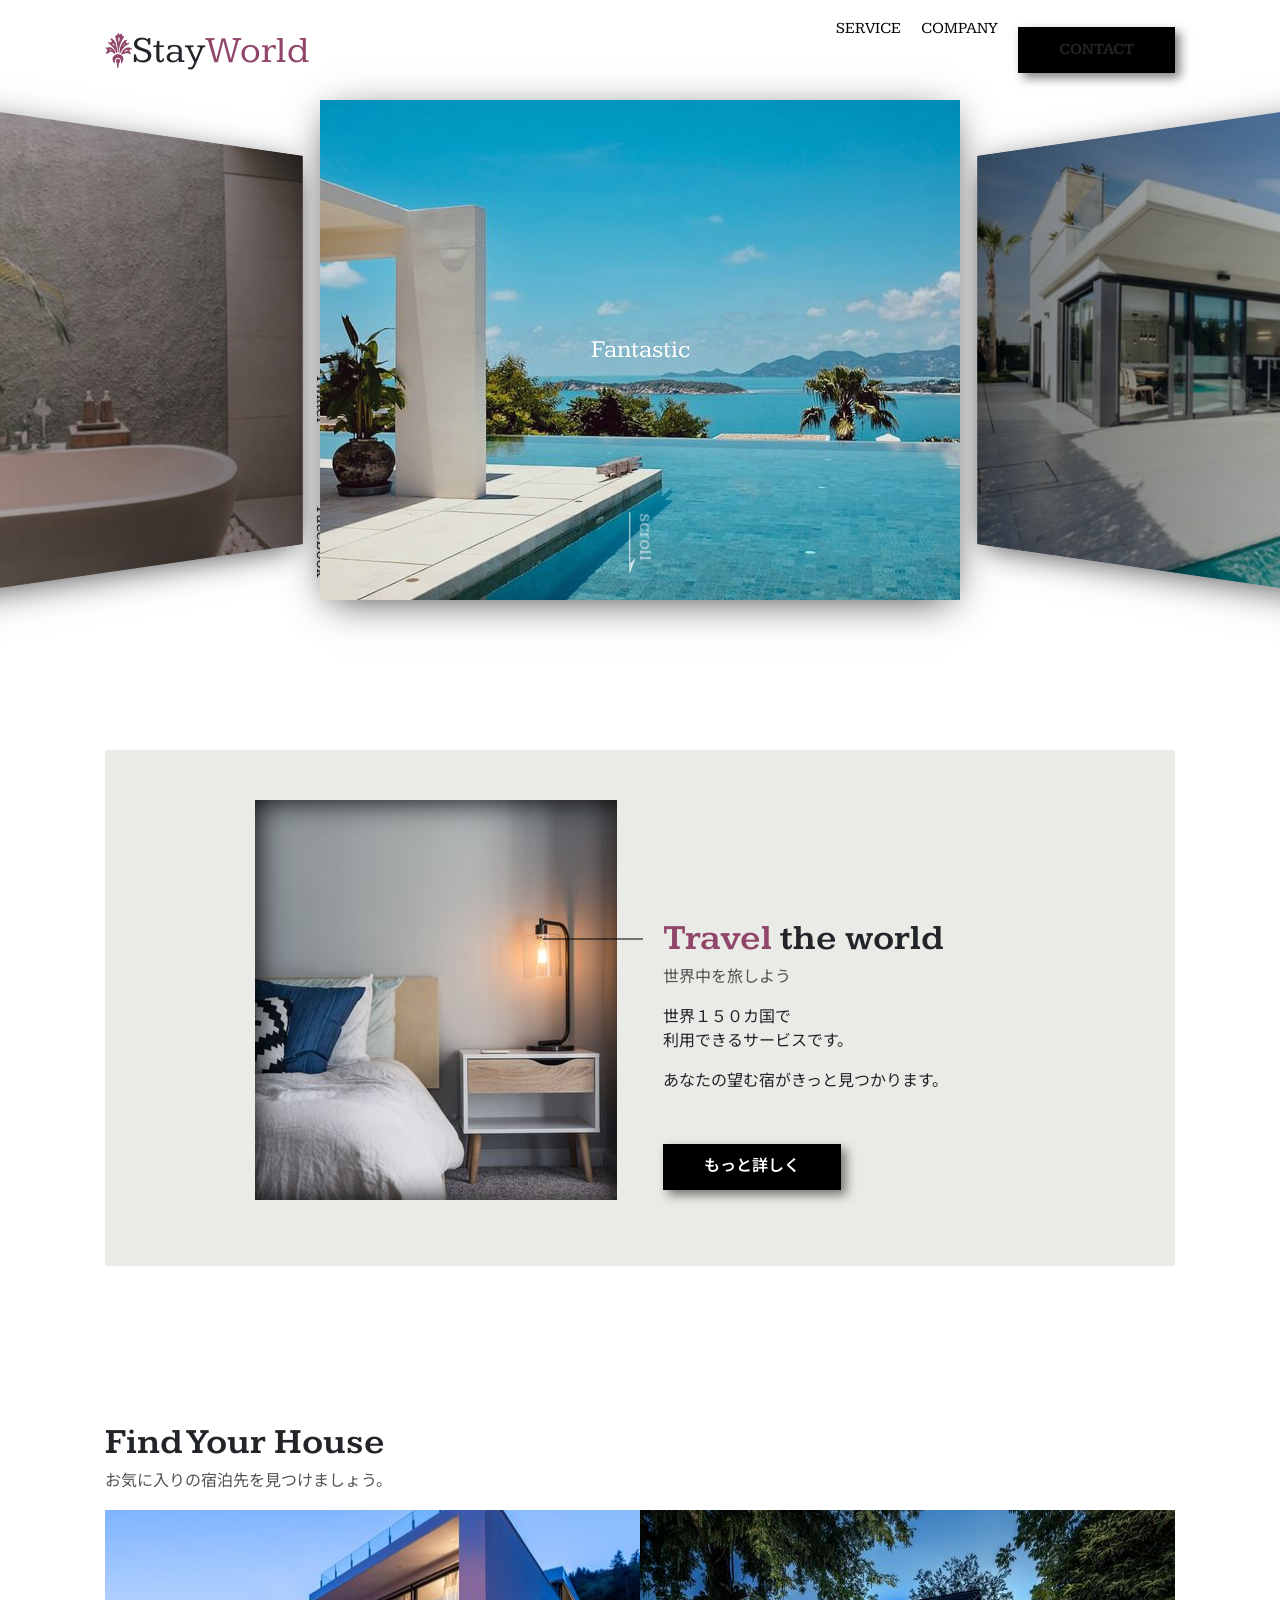
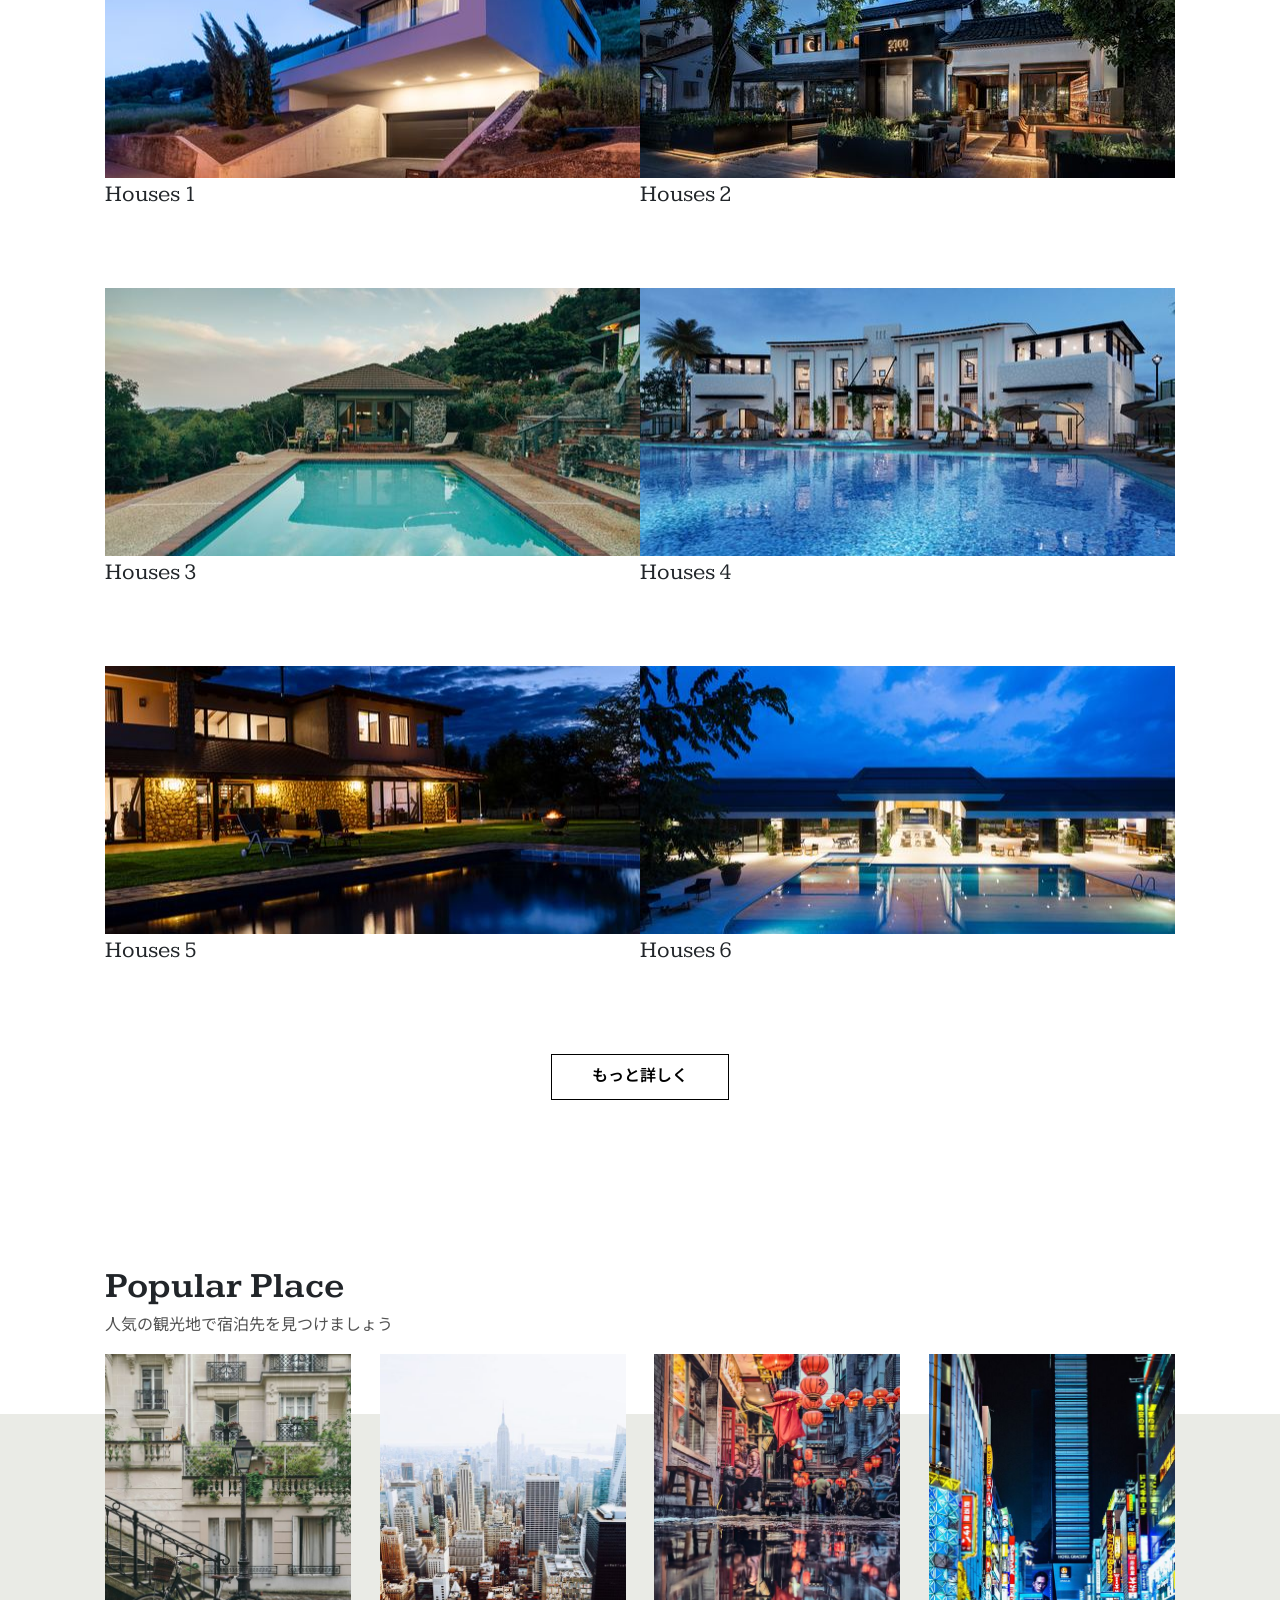
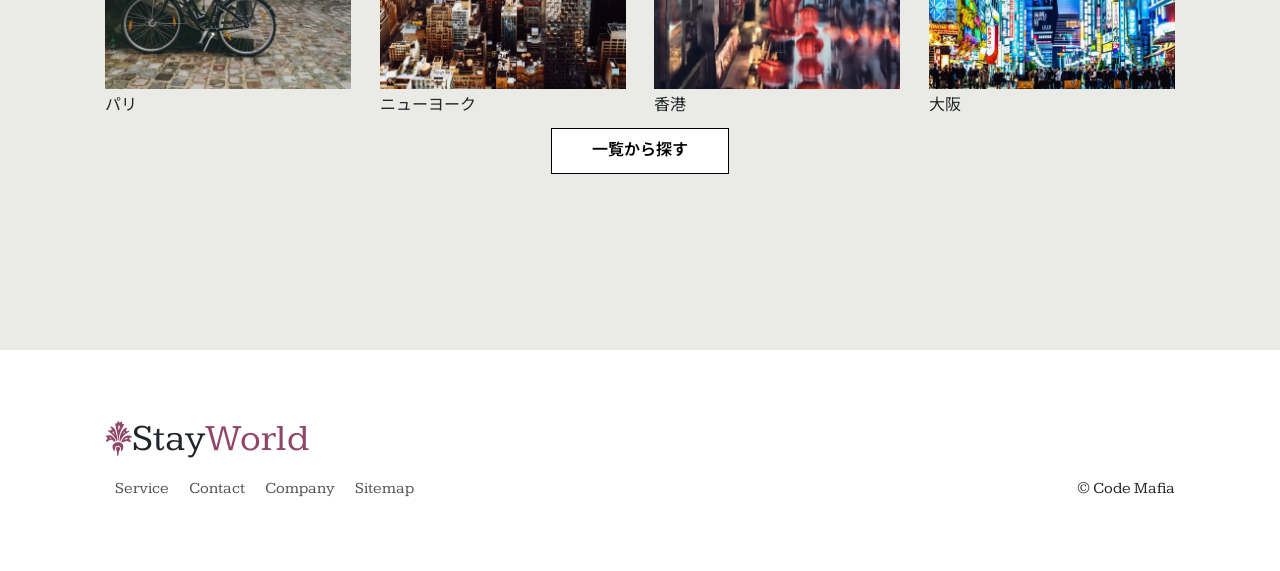
==== commit 284c420d: "ページローダーの追加" ====
--- a/index.html
+++ b/index.html
@@ -5,6 +5,8 @@
     <meta name="viewport" content="width=device-width, initial-scale=1.0" />
     <meta http-equiv="X-UA-Compatible" content="ie=edge" />
     <title>Document</title>
+    <link rel="stylesheet" href="styles/loader.css">
+    <script src="scripts/vendors/pace.js"></script>
     <link href="https://fonts.googleapis.com/css2?family=Kameron:wght@400;700&family=Noto+Sans+JP:wght@500&display=swap" rel="stylesheet">
     <link rel="stylesheet" href="styles/vendors/bootstrap-reboot.css" />
     <link rel="stylesheet" href="styles/vendors/swiper.min.css" />
--- a/styles/loader.css
+++ b/styles/loader.css
@@ -0,0 +1,92 @@
+#global-container {
+  -webkit-transition: opacity 1s;
+  transition: opacity 1s;
+}
+
+.pace-running #global-container {
+  opacity: 0;
+  visibility: hidden;
+}
+
+.pace {
+  z-index: 2000;
+  position: fixed;
+  margin: auto;
+  top: 0;
+  left: 0;
+  right: 0;
+  bottom: 0;
+  width: 100px;
+  height: 100px;
+}
+
+.pace .pace-progress {
+  -webkit-transform: none !important;
+          transform: none !important;
+  text-align: center;
+}
+
+.pace .pace-progress::after {
+  content: attr(data-progress-text);
+  display: block;
+  font-weight: 100;
+  font-size: 2em;
+  font-family: "Helvetica Neue", "Yu Gothic", "Meiryo", sans-serif;
+  color: #535353;
+}
+
+.pace.pace-inactive {
+  display: none;
+}
+
+.pace-progress-inner {
+  width: 40px;
+  height: 40px;
+  background-color: #904669;
+  margin: 0 auto;
+  -webkit-animation-name: sk-rotateplane;
+          animation-name: sk-rotateplane;
+  -webkit-animation-duration: 1.2s;
+          animation-duration: 1.2s;
+  -webkit-animation-timing-function: ease-in-out;
+          animation-timing-function: ease-in-out;
+  -webkit-animation-delay: 0s;
+          animation-delay: 0s;
+  -webkit-animation-iteration-count: infinite;
+          animation-iteration-count: infinite;
+  -webkit-animation-direction: normal;
+          animation-direction: normal;
+  -webkit-animation-fill-mode: forwards;
+          animation-fill-mode: forwards;
+}
+
+@-webkit-keyframes sk-rotateplane {
+  0% {
+    -webkit-transform: perspective(120px) rotateX(0deg) rotateY(0deg);
+            transform: perspective(120px) rotateX(0deg) rotateY(0deg);
+  }
+  50% {
+    -webkit-transform: perspective(120px) rotateX(-180deg) rotateY(0deg);
+            transform: perspective(120px) rotateX(-180deg) rotateY(0deg);
+  }
+  100% {
+    -webkit-transform: perspective(120px) rotateX(-180deg) rotateY(-180deg);
+            transform: perspective(120px) rotateX(-180deg) rotateY(-180deg);
+  }
+}
+
+@keyframes sk-rotateplane {
+  0% {
+    -webkit-transform: perspective(120px) rotateX(0deg) rotateY(0deg);
+            transform: perspective(120px) rotateX(0deg) rotateY(0deg);
+  }
+  50% {
+    -webkit-transform: perspective(120px) rotateX(-180deg) rotateY(0deg);
+            transform: perspective(120px) rotateX(-180deg) rotateY(0deg);
+  }
+  100% {
+    -webkit-transform: perspective(120px) rotateX(-180deg) rotateY(-180deg);
+            transform: perspective(120px) rotateX(-180deg) rotateY(-180deg);
+  }
+}
+/*# sourceMappingURL=loader.css.map */
--- a/styles/style.css
+++ b/styles/style.css
@@ -242,6 +242,7 @@
 
 .hero {
   overflow: hidden;
+  padding-top: 100px;
 }
 
 .hero__title {
@@ -925,7 +926,7 @@
   margin-bottom: 16px !important;
 }
 
-.mb-lg {
+.mb-lg, .travel, .houses, .popular__btn {
   margin-bottom: 80px !important;
 }
 
@@ -933,7 +934,7 @@
   padding-bottom: 16px !important;
 }
 
-.pb-lg {
+.pb-lg, .hero {
   padding-bottom: 80px !important;
 }
 
@@ -967,8 +968,14 @@
   color: #904669;
 }
 
-#content {
-  padding-top: 100px;
+#main-content {
+  position: relative;
+  z-index: 0;
+}
+
+main {
+  position: relative;
+  z-index: -1;
 }
 
 #container {
@@ -1212,9 +1219,12 @@
   color: black;
 }
 
-.side a {
+.side a,
+.side span {
   color: black;
   text-decoration: none !important;
+  margin: 0 40px;
+  vertical-align: middle;
 }
 
 .side.left {
@@ -1346,10 +1356,10 @@
   .font-lg, .main-title {
     font-size: 36px;
   }
-  .mb-lg {
+  .mb-lg, .travel, .houses, .popular__btn {
     margin-bottom: 150px !important;
   }
-  .pb-lg {
+  .pb-lg, .hero {
     padding-bottom: 150px !important;
   }
   .popular__item {
@@ -1379,6 +1389,10 @@
   .mobile-menu__btn {
     display: none;
   }
+  .swiper-slide {
+    -webkit-box-shadow: 0 8px 40px -10px rgba(0, 0, 0, 0.8);
+            box-shadow: 0 8px 40px -10px rgba(0, 0, 0, 0.8);
+  }
 }
 
 @media (min-width: 1280px) {
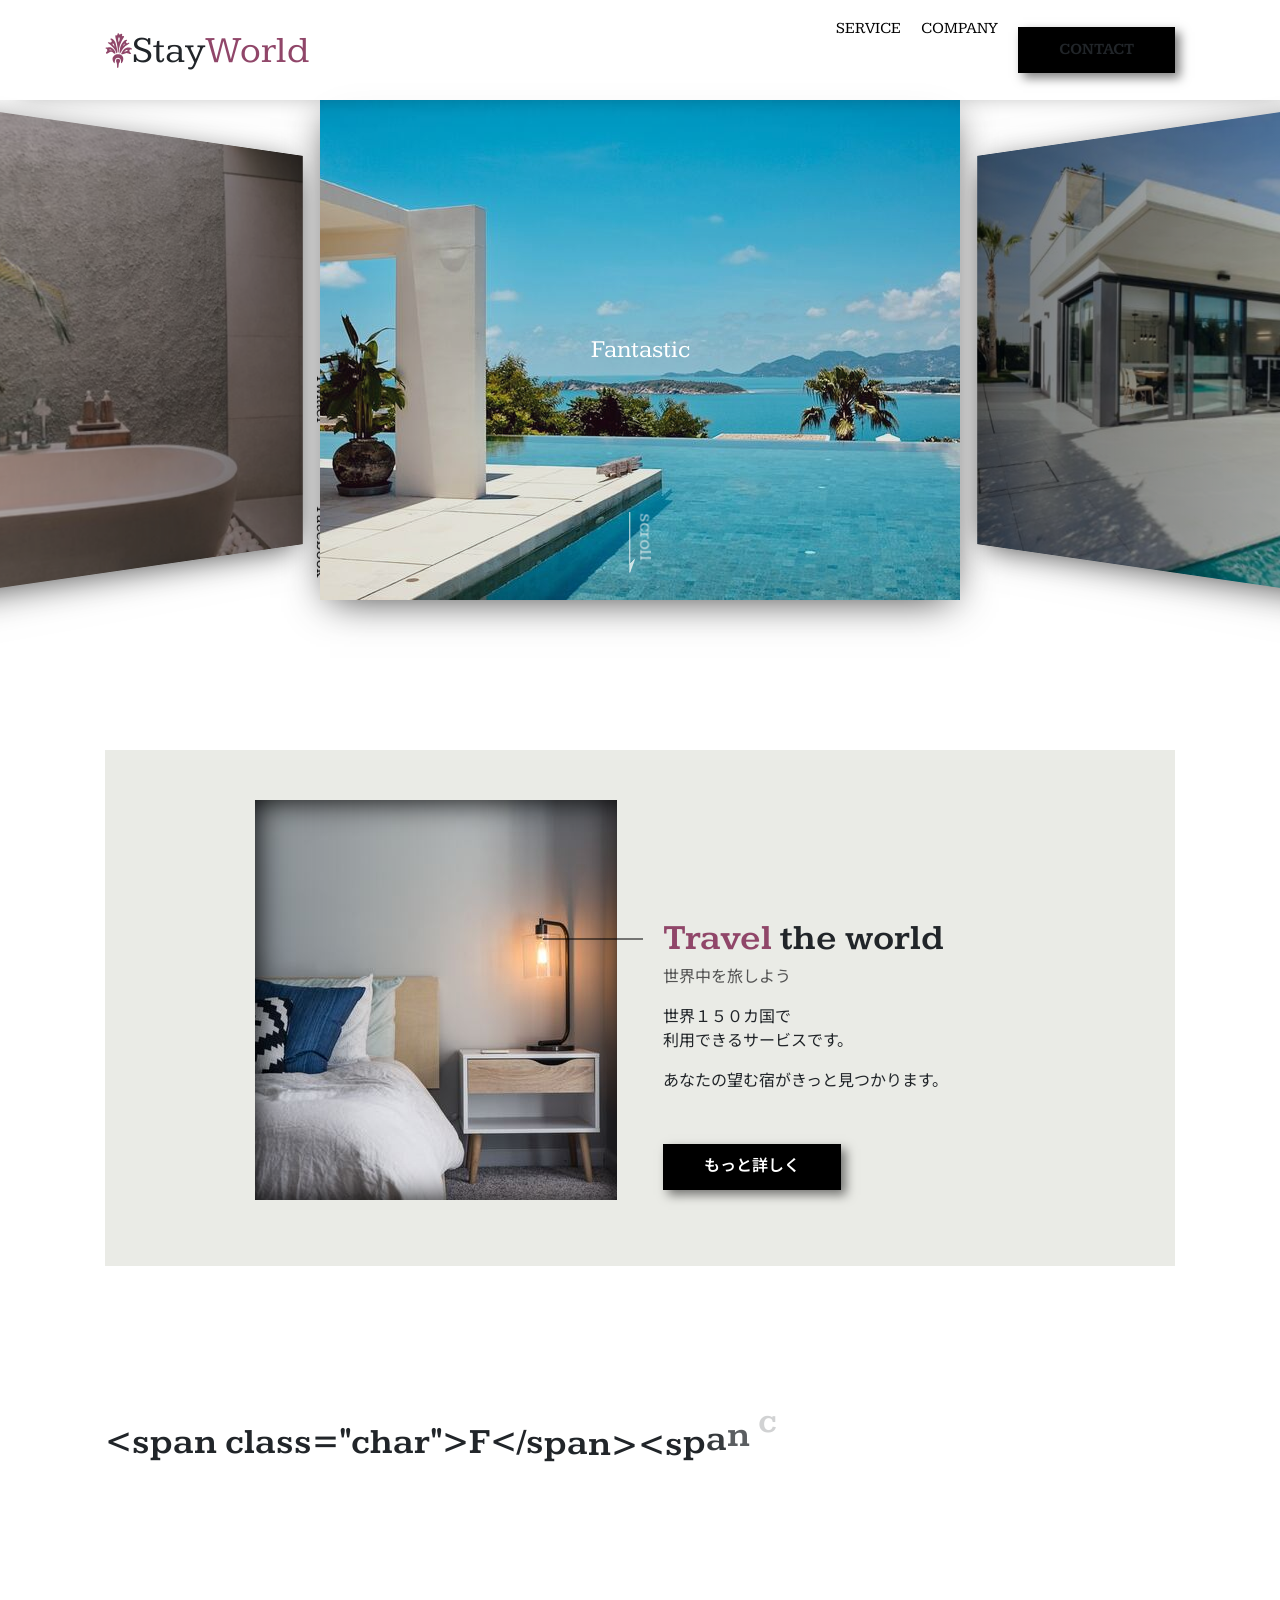
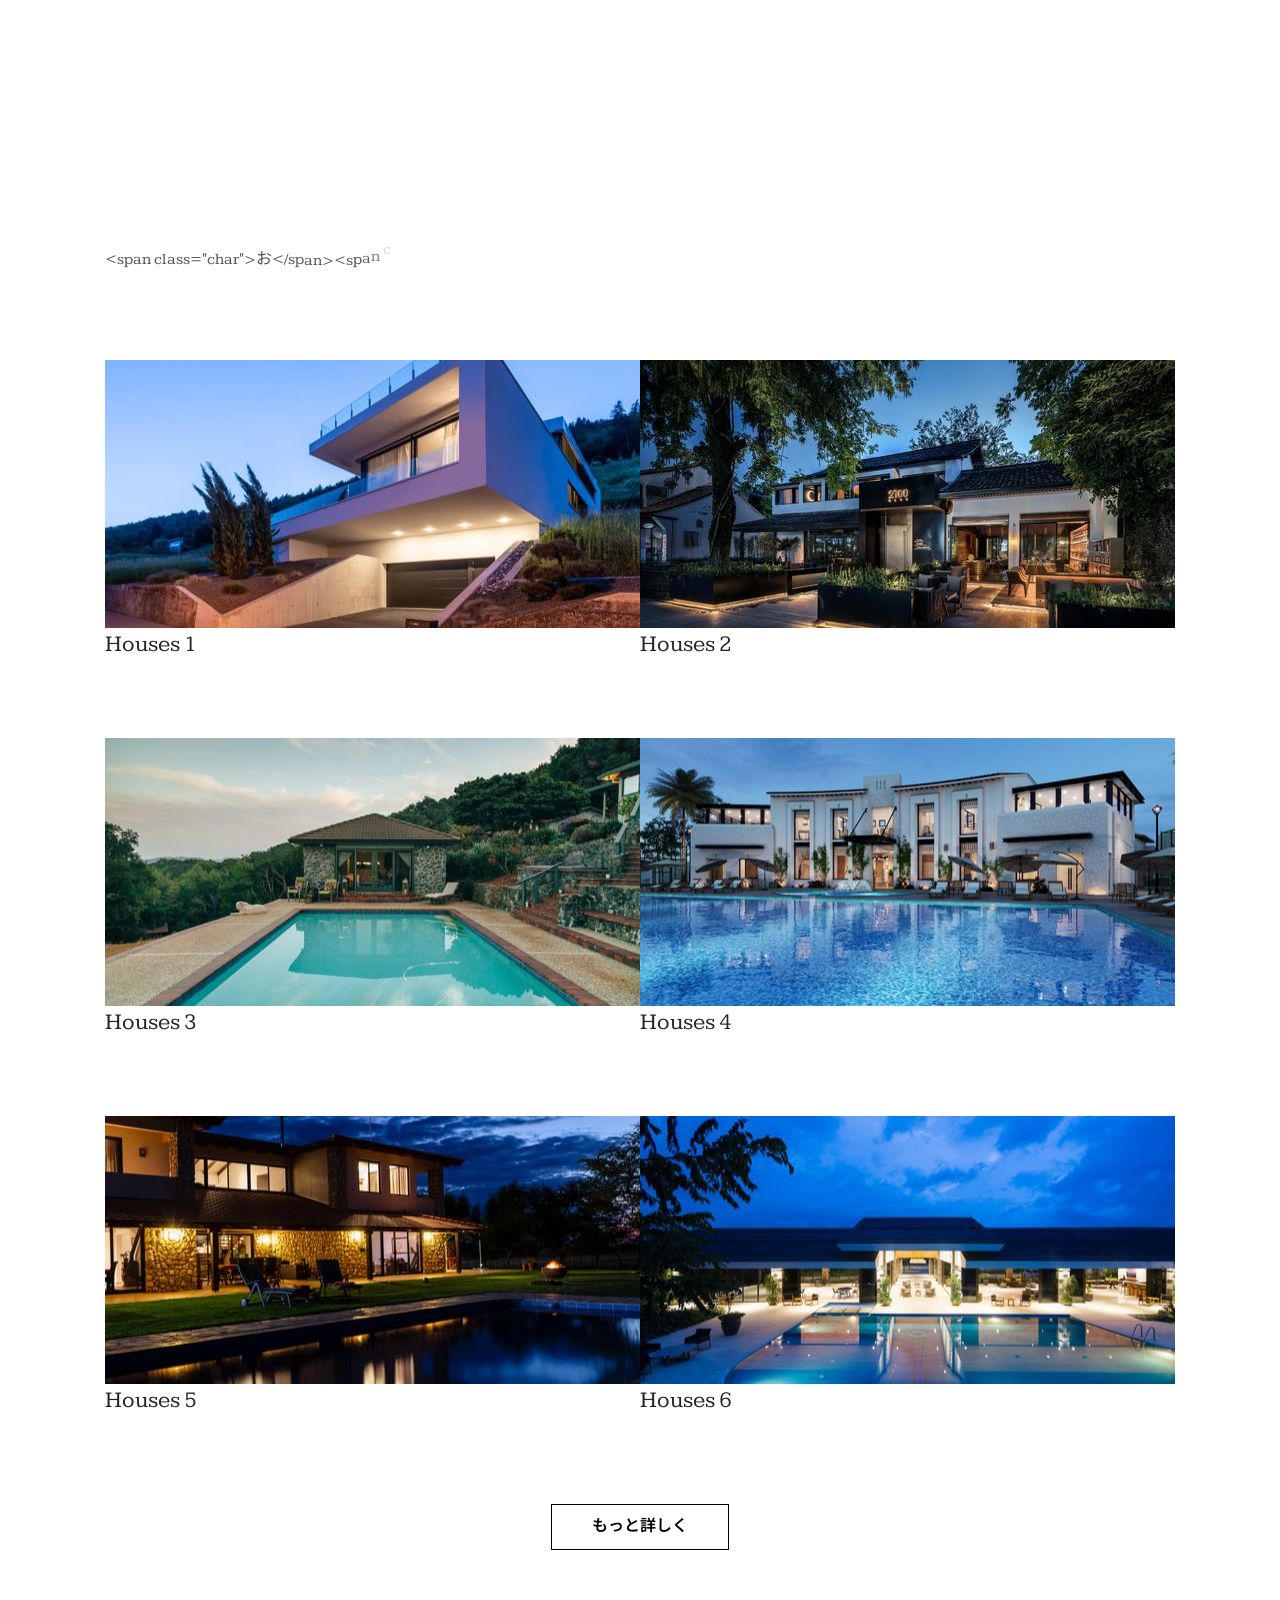
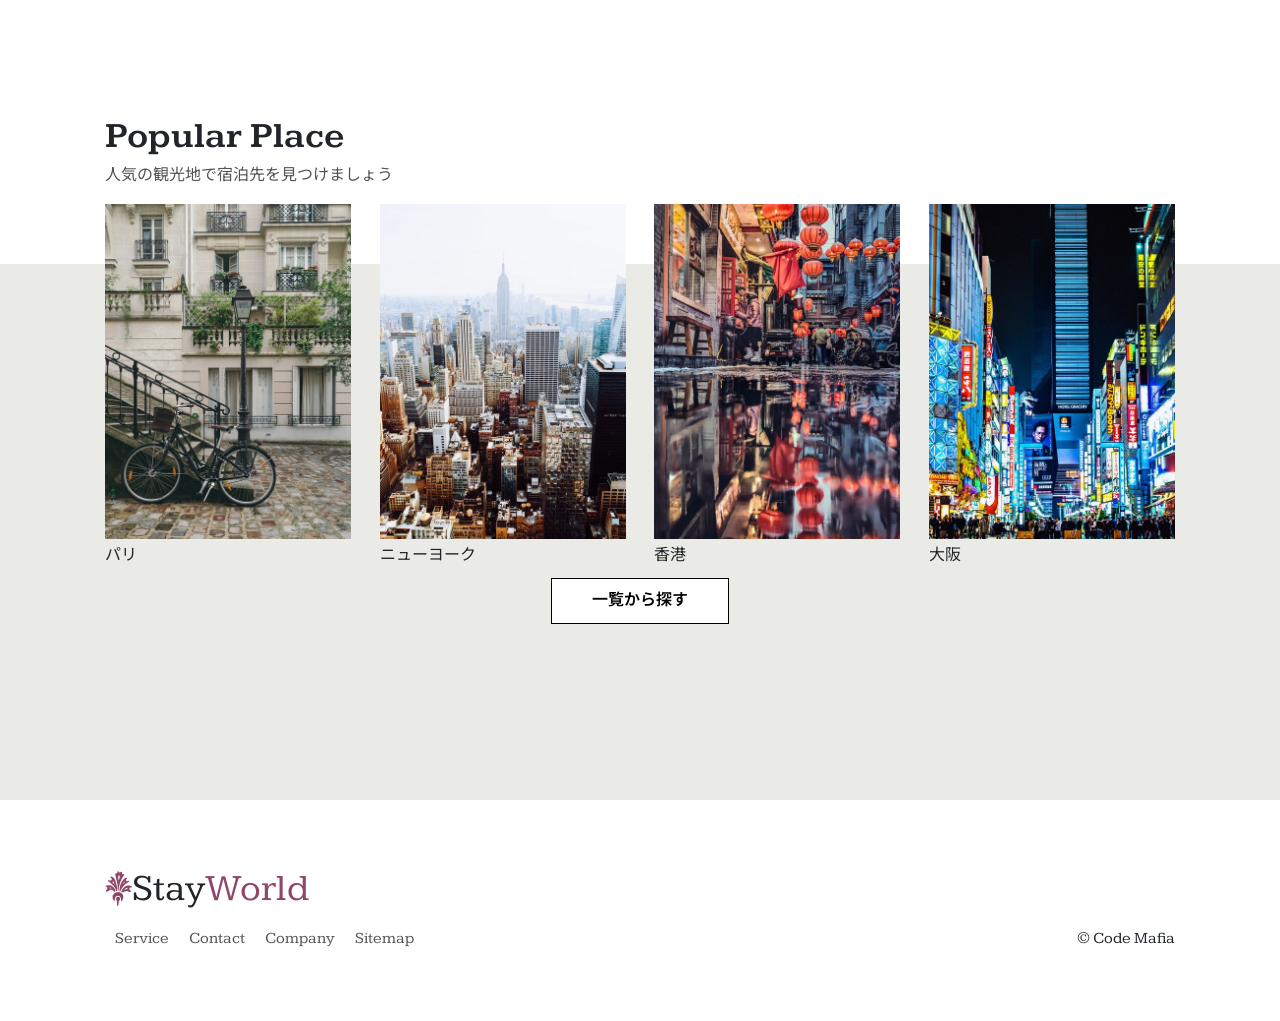
==== commit 829c8729: "main.jsの整理" ====
--- a/index.html
+++ b/index.html
@@ -96,8 +96,8 @@
               </section>
               <section class="houses">
                 <div>
-                  <h2 class="main-title">Find Your House</h2>
-                  <p class="sub-title">お気に入りの宿泊先を見つけましょう。</p>
+                  <h2 class="main-title tween-animate-title">Find Your House</h2>
+                  <p class="sub-title tween-animate-title">お気に入りの宿泊先を見つけましょう。</p>
                 </div>
                 <div class="houses__inner">
                   <div class="houses__item">
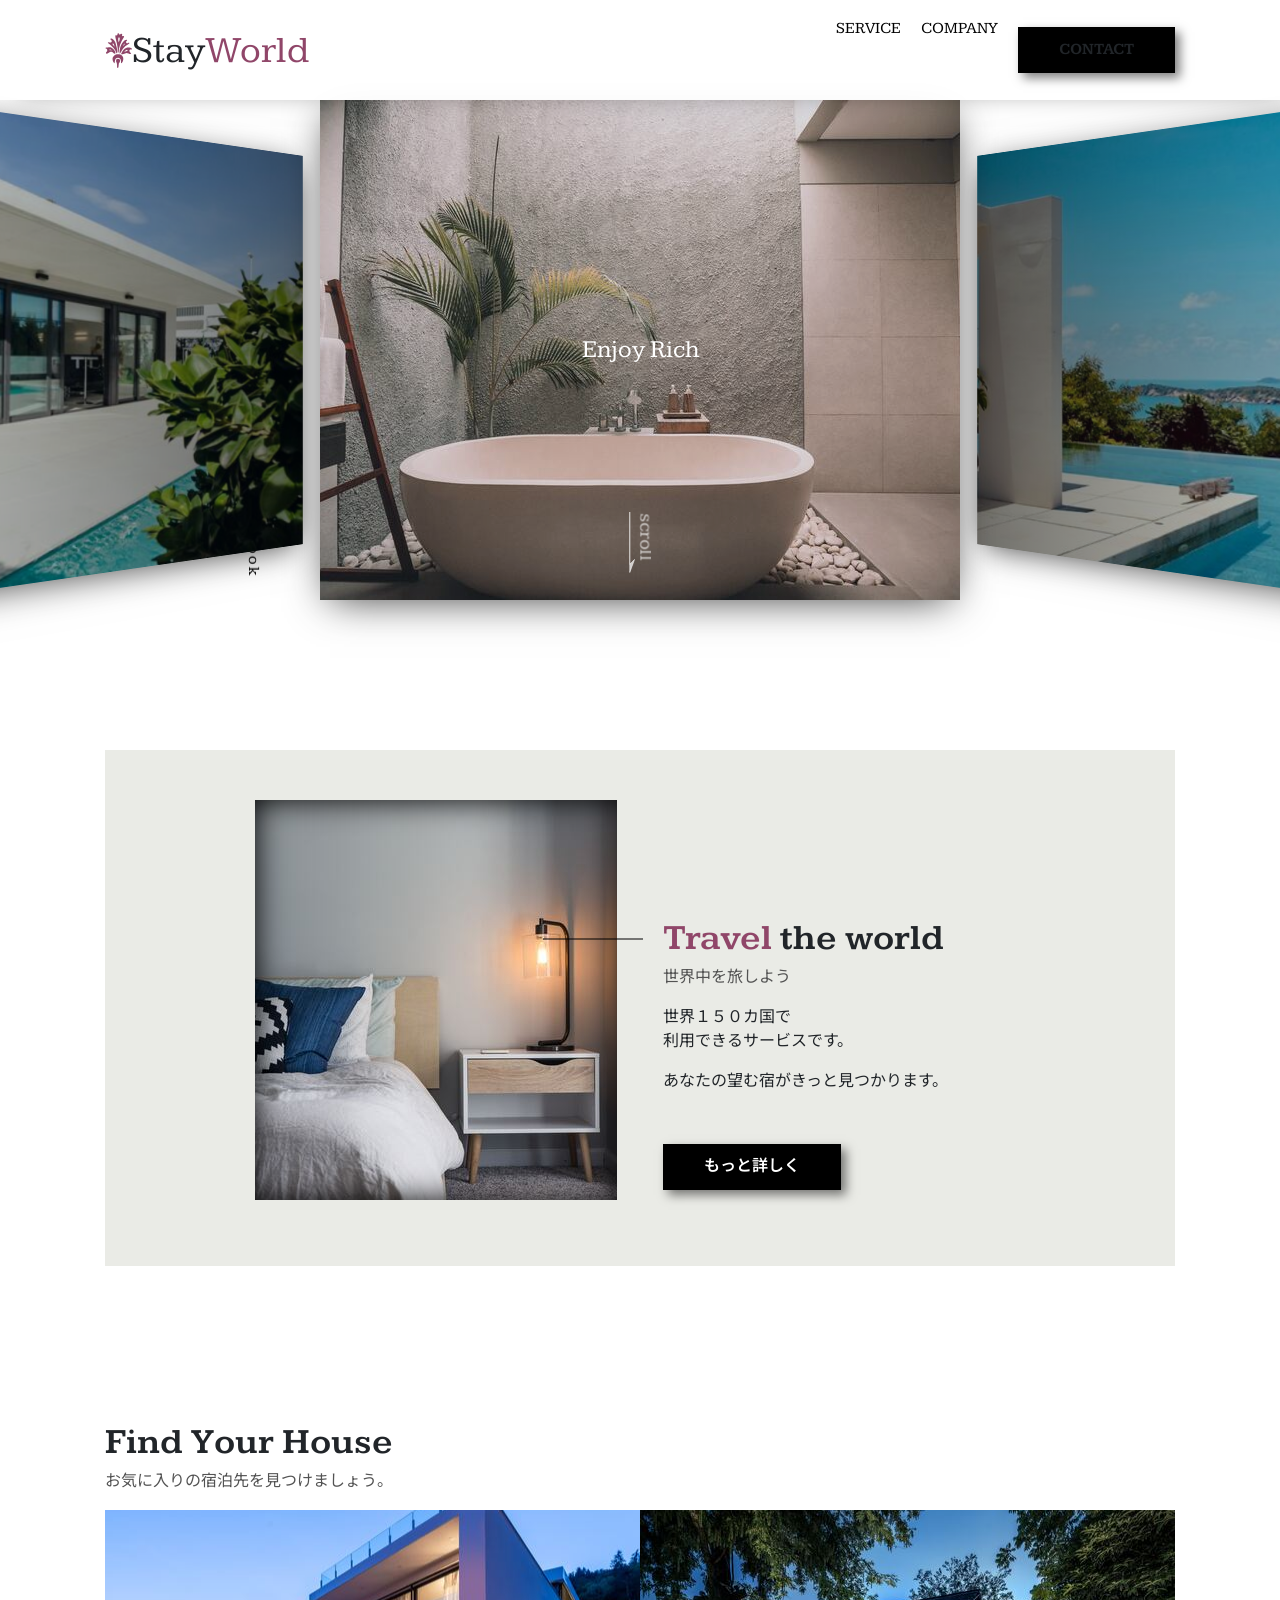
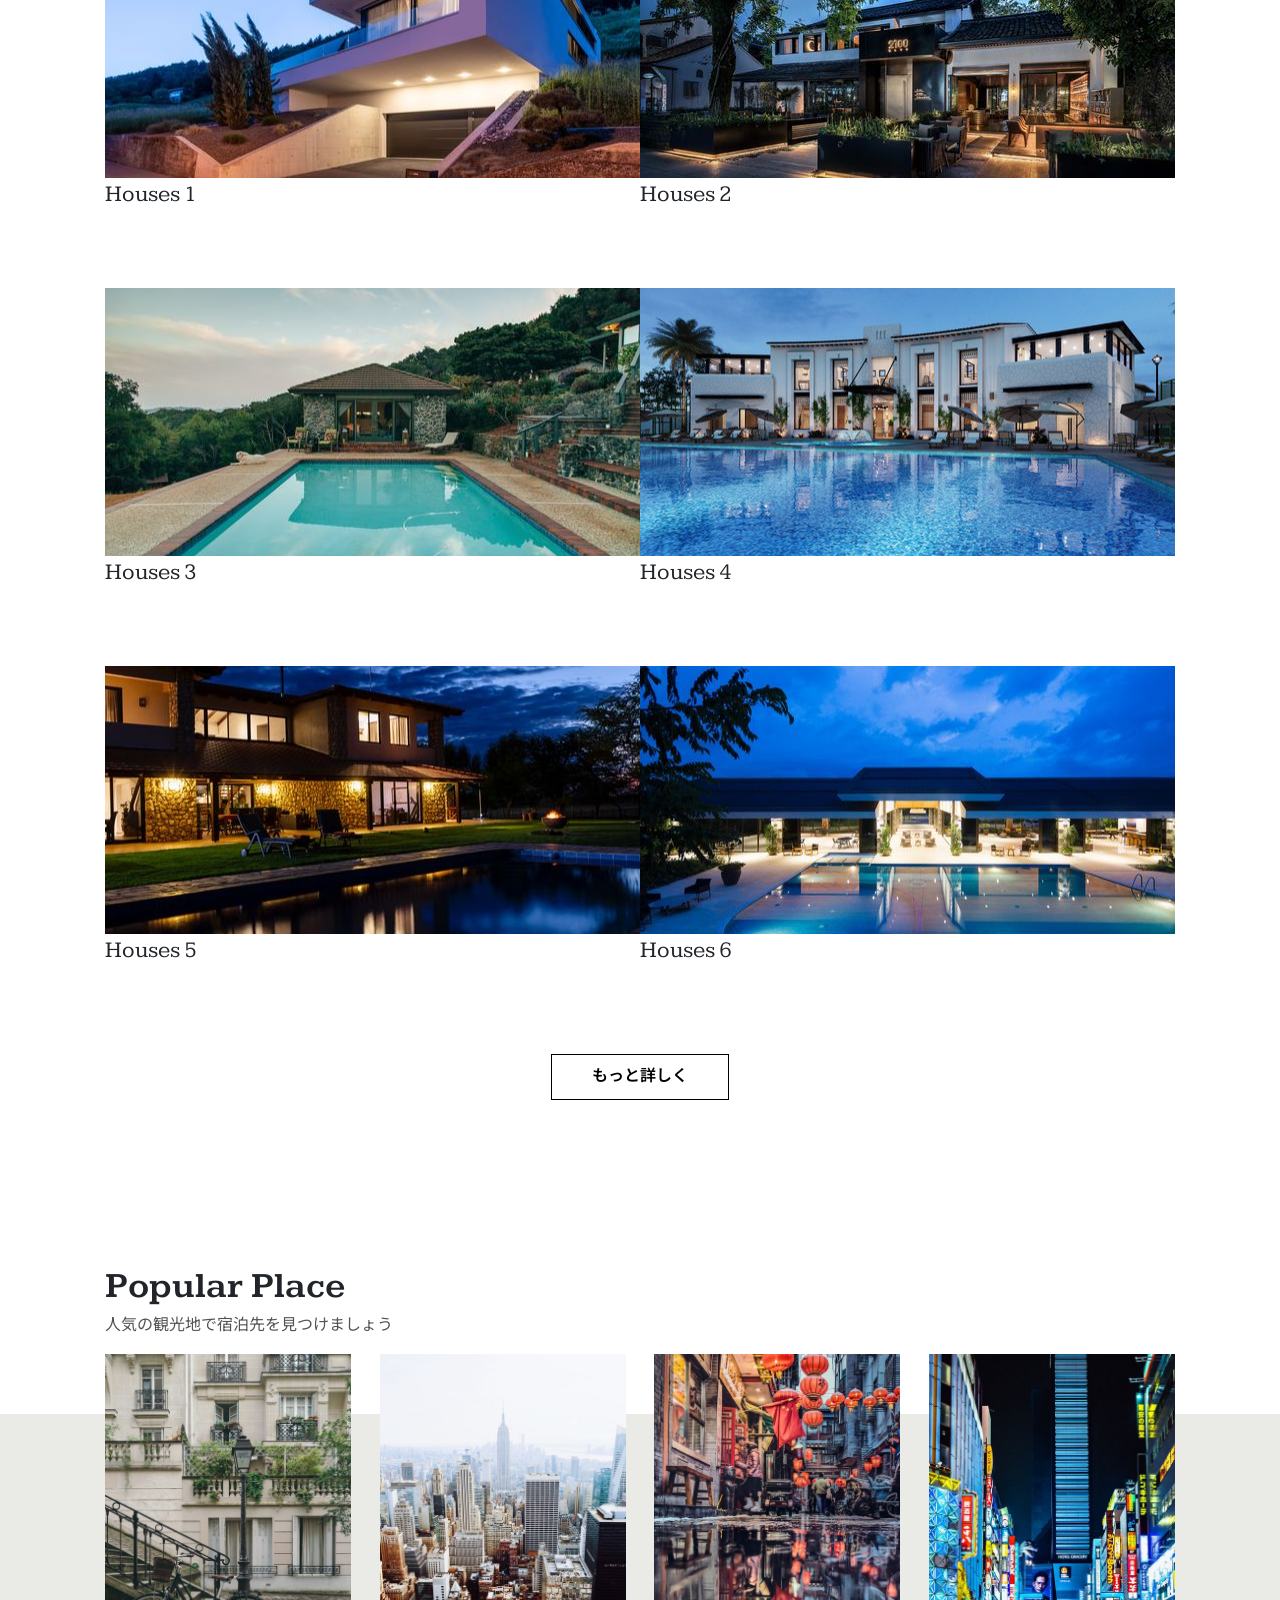
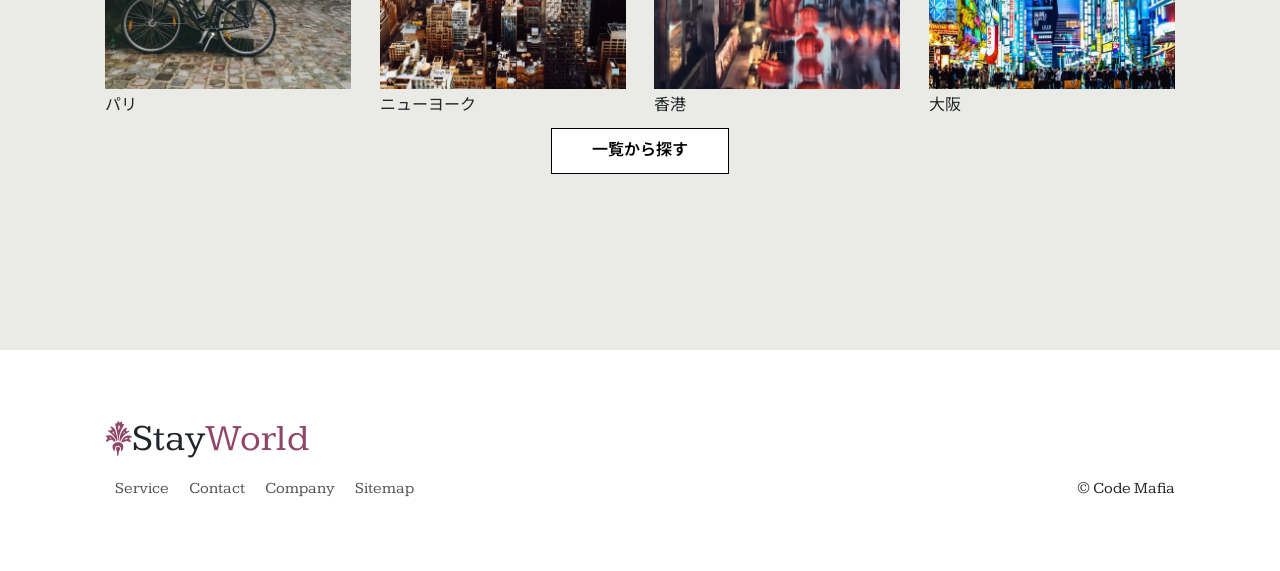
==== commit 41733d88: "各セッション・バーにアニメーション追加" ====
--- a/index.html
+++ b/index.html
@@ -18,17 +18,17 @@
         <div class="mobile-menu__cover"></div>
         <div class="nav-trigger"></div>
             <header class="header">
-              <div class="header__inner">
-                <div class="logo">
+              <div class="header__inner appear up">
+                <div class="logo item">
                   <img src="images/logo.svg" alt="" class="logo__img">
                   <span class="logo__stay">Stay</span>
                   <span class="logo__world">World</span>
                 </div>
                 <nav class="header__nav">
                 <ul class="header__ul">
-                  <li class="header__li"><a href="#">Service</a></li>
-                  <li class="header__li"><a href="#">Company</a></li>
-                  <li class="header__li">
+                  <li class="header__li item"><a href="#">Service</a></li>
+                  <li class="header__li item"><a href="#">Company</a></li>
+                  <li class="header__li item">
                     <a class="btn filled">Contact</a>
                   </li>
                 </ul>
@@ -67,8 +67,8 @@
           <div id="main-content">
             <aside class="side left">
               <div class="side__inner">
-                <a class="twitter icon" href="">Twitter</a>
-                <a class="fb icon" href="">Facebook</a>
+                <a class="twitter icon tween-animate-title" href="">Twitter</a>
+                <a class="fb icon tween-animate-title" href="">Facebook</a>
               </div>
             </aside>
             <main>
@@ -77,17 +77,17 @@
                   <div class="travel__img cover-slide">
                     <img class="img-zoom" src="images/image-travel.jpg" alt="">
                   </div>
-                  <div class="travel__texts">
+                  <div class="travel__texts appear left">
                     <div class="travel__texts-inner">
-                      <div class="travel__title main-title inview">
+                      <div class="travel__title main-title item">
                         <span class="purple">Travel</span> <span>the world</span>
                       </div>
-                      <div class="travel__sub sub-title">世界中を旅しよう</div>
-                      <div class="travel__description">
+                      <div class="travel__sub sub-title item">世界中を旅しよう</div>
+                      <div class="travel__description item">
                         <p>世界１５０カ国で<br>利用できるサービスです。</p>
                         <p>あなたの望む宿がきっと見つかります。</p>
                       </div>
-                      <div class="travel__btn">
+                      <div class="travel__btn item">
                         <button class="btn filled">もっと詳しく</button>
                       </div>
                     </div>
@@ -136,36 +136,36 @@
                     </div>
                     <p class="houses__title">Houses 6</p>
                   </div>
-                  <div class="houses__btn">
-                    <button class="btn slide-bg">もっと詳しく</button>
+                  <div class="houses__btn appear up">
+                    <button class="btn slide-bg item">もっと詳しく</button>
                   </div>
                 </div>
               </section>
               <section class="popular">
                 <div class="popular__header">
-                  <h2 class="main-title">Popular Place</h2>
-                  <p class="sub-title">人気の観光地で宿泊先を見つけましょう</p>
-                </div>
-                <div class="popular__inner">
+                  <h2 class="main-title tween-animate-title">Popular Place</h2>
+                  <p class="sub-title tween-animate-title">人気の観光地で宿泊先を見つけましょう</p>
+                </div>
+                <div class="popular__inner appear up">
                   <div class="popular__container">
-                    <div class="popular__item">
+                    <div class="popular__item item">
                       <div class="popular__img"><img src="images/image-p1.jpg" alt=""></div>
                       <div class="popular-title">パリ</div>
                     </div>
-                    <div class="popular__item">
+                    <div class="popular__item item">
                       <div class="popular__img"><img src="images/image-p2.jpg" alt=""></div>
                       <div class="popular-title">ニューヨーク</div>
                     </div>
-                    <div class="popular__item">
+                    <div class="popular__item item">
                       <div class="popular__img"><img src="images/image-p3.jpg" alt=""></div>
                       <div class="popular-title">香港</div>
                     </div>
-                    <div class="popular__item">
+                    <div class="popular__item item">
                       <div class="popular__img"><img src="images/image-p4.jpg" alt=""></div>
                       <div class="popular-title">大阪</div>
                     </div>
-                    <div class="popular__btn">
-                      <button class="btn cover-3d">一覧から探す</button>
+                    <div class="popular__btn appear up">
+                      <button class="btn cover-3d item">一覧から探す</button>
                     </div>
                   </div>
                 </div>
@@ -173,25 +173,25 @@
             </main>
             <aside class="side right">
               <div class="side__inner">
-               <span>&copy;Code Mafia</span>
+               <span class="tween-animate-title">&copy;Code Mafia</span>
               </div>
             </aside>
           </div>
         </div>
-        <footer class="footer">
-          <div class="logo">
+        <footer class="footer appear up">
+          <div class="logo item">
             <img src="images/logo.svg" alt="" class="logo__img">
             <span class="logo__stay">Stay</span>
             <span class="logo__world">World</span>
           </div>
           <nav class="footer__nav">
             <ul class="footer__ul">
-              <li class="footer__li"><a href="#">Service</a></li>
-              <li class="footer__li"><a href="#">Contact</a></li>
-              <li class="footer__li"><a href="#">Company</a></li>
-              <li class="footer__li"><a href="#">Sitemap</a></li>
+              <li class="footer__li item"><a href="#">Service</a></li>
+              <li class="footer__li item"><a href="#">Contact</a></li>
+              <li class="footer__li item"><a href="#">Company</a></li>
+              <li class="footer__li item"><a href="#">Sitemap</a></li>
             </ul>
-            <div class="footer__copyright">
+            <div class="footer__copyright item">
               &copy; Code Mafia
             </div>
           </nav>
--- a/styles/style.css
+++ b/styles/style.css
@@ -1,4 +1,86 @@
 @charset "UTF-8";
+.appear.up .item {
+  -webkit-transform: translateY(6px);
+          transform: translateY(6px);
+}
+
+.appear.down .item {
+  -webkit-transform: translateY(-6px);
+          transform: translateY(-6px);
+}
+
+.appear.left .item {
+  -webkit-transform: translateX(40px);
+          transform: translateX(40px);
+}
+
+.appear.right .item {
+  -webkit-transform: translateX(-40px);
+          transform: translateX(-40px);
+}
+
+.appear .item {
+  -webkit-transition: all 0.8s;
+  transition: all 0.8s;
+  opacity: 0;
+}
+
+.appear.inview .item {
+  opacity: 1;
+  -webkit-transform: none;
+          transform: none;
+}
+
+.appear.inview .item:nth-child(1) {
+  -webkit-transition-delay: 0.1s;
+          transition-delay: 0.1s;
+}
+
+.appear.inview .item:nth-child(2) {
+  -webkit-transition-delay: 0.2s;
+          transition-delay: 0.2s;
+}
+
+.appear.inview .item:nth-child(3) {
+  -webkit-transition-delay: 0.3s;
+          transition-delay: 0.3s;
+}
+
+.appear.inview .item:nth-child(4) {
+  -webkit-transition-delay: 0.4s;
+          transition-delay: 0.4s;
+}
+
+.appear.inview .item:nth-child(5) {
+  -webkit-transition-delay: 0.5s;
+          transition-delay: 0.5s;
+}
+
+.appear.inview .item:nth-child(6) {
+  -webkit-transition-delay: 0.6s;
+          transition-delay: 0.6s;
+}
+
+.appear.inview .item:nth-child(7) {
+  -webkit-transition-delay: 0.7s;
+          transition-delay: 0.7s;
+}
+
+.appear.inview .item:nth-child(8) {
+  -webkit-transition-delay: 0.8s;
+          transition-delay: 0.8s;
+}
+
+.appear.inview .item:nth-child(9) {
+  -webkit-transition-delay: 0.9s;
+          transition-delay: 0.9s;
+}
+
+.appear.inview .item:nth-child(10) {
+  -webkit-transition-delay: 1s;
+          transition-delay: 1s;
+}
+
 .btn {
   position: relative;
   display: inline-block;
@@ -1088,11 +1170,6 @@
           transform-origin: right;
 }
 
-.travel__title.inview::before {
-  -webkit-transform: translateY(-50%);
-          transform: translateY(-50%);
-}
-
 .travel__img {
   height: 300px;
   -webkit-transition: -webkit-box-shadow 1ms linear 0.8s;
@@ -1113,6 +1190,11 @@
 .travel__img.inview {
   -webkit-box-shadow: inset 0 0 30px black;
           box-shadow: inset 0 0 30px black;
+}
+
+.travel__texts.inview .travel__title::before {
+  -webkit-transform: translateY(-50%);
+          transform: translateY(-50%);
 }
 
 .houses__btn {
@@ -1216,18 +1298,23 @@
   top: 70%;
   -webkit-transform: translateY(-50%);
           transform: translateY(-50%);
-  color: black;
-}
-
-.side a,
-.side span {
+  -webkit-transition: all 0.3s ease-in;
+  transition: all 0.3s ease-in;
+}
+
+.side .tween-animate-title {
   color: black;
   text-decoration: none !important;
   margin: 0 40px;
   vertical-align: middle;
+  letter-spacing: 2px;
 }
 
 .side.left {
+  left: -50px;
+}
+
+.side.left.inview {
   left: 50px;
 }
 
@@ -1239,6 +1326,10 @@
 }
 
 .side.right {
+  right: -50px;
+}
+
+.side.right.inview {
   right: 50px;
 }
 
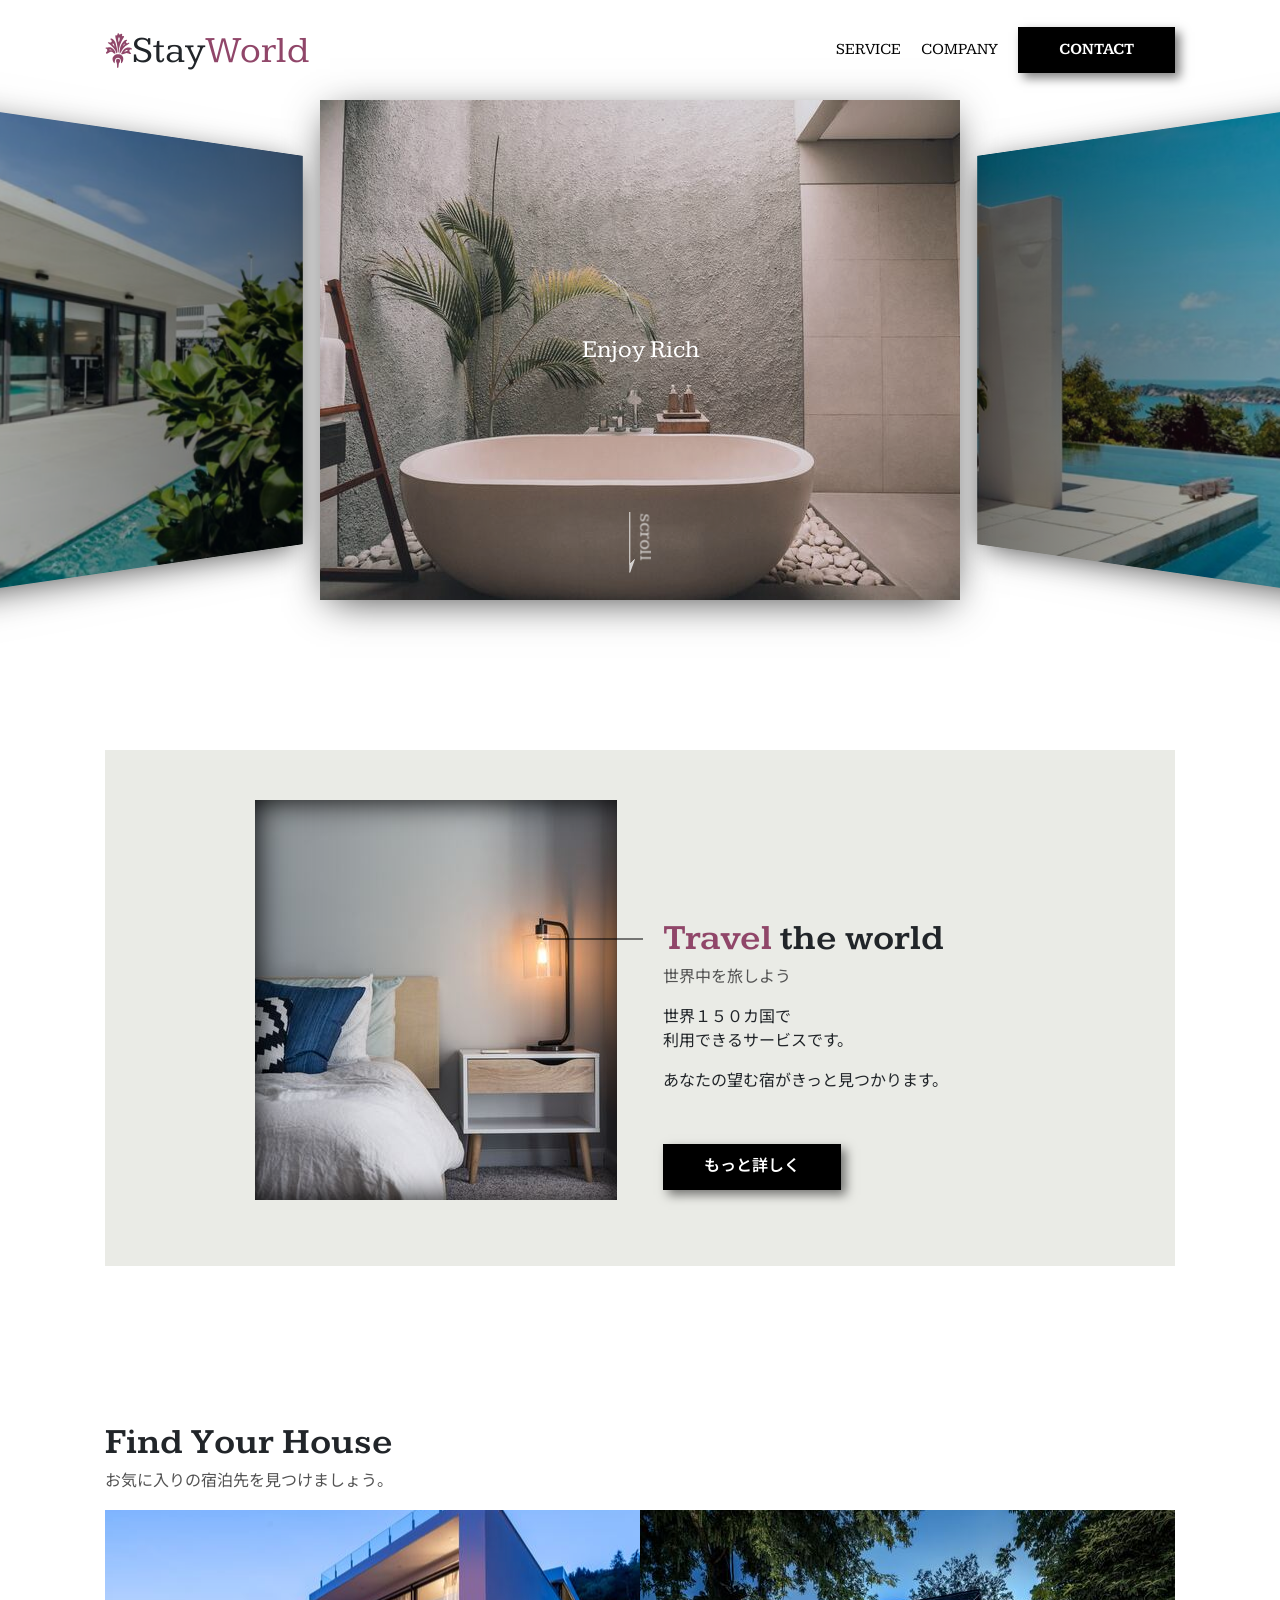
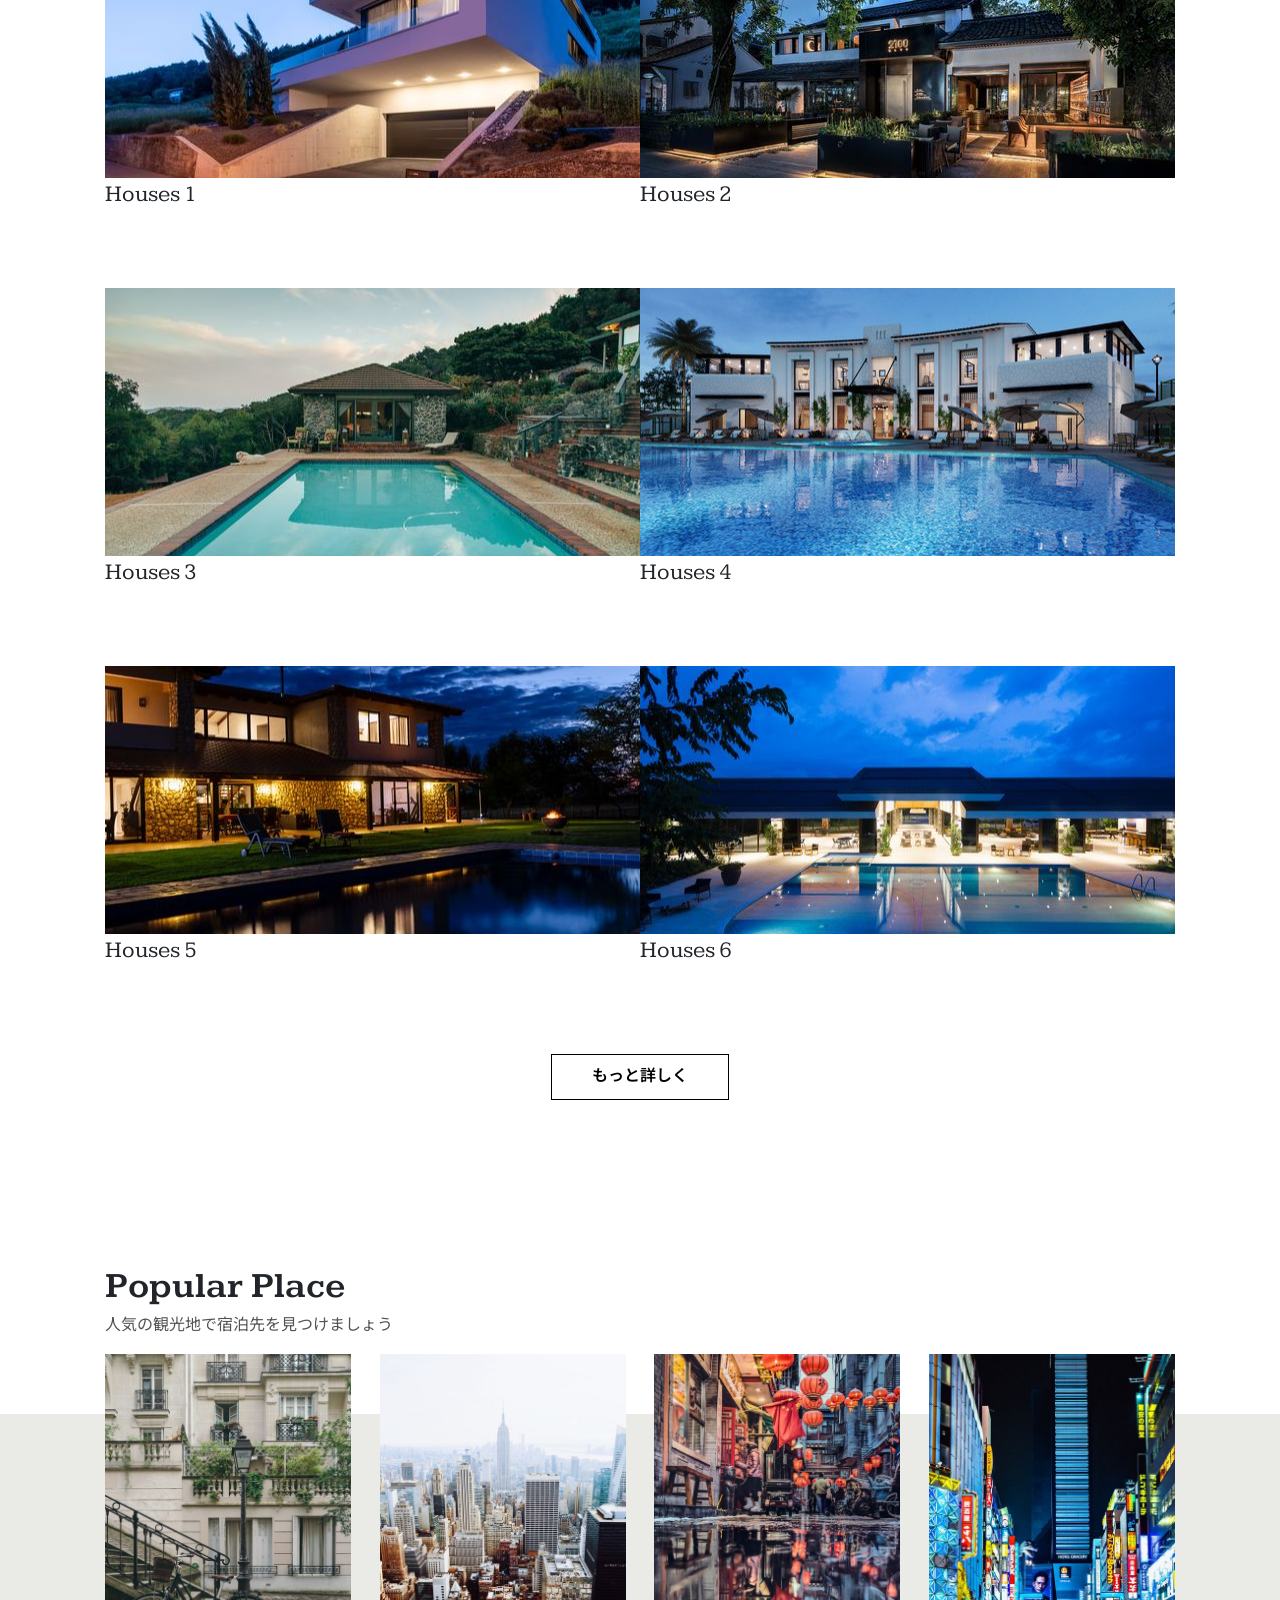
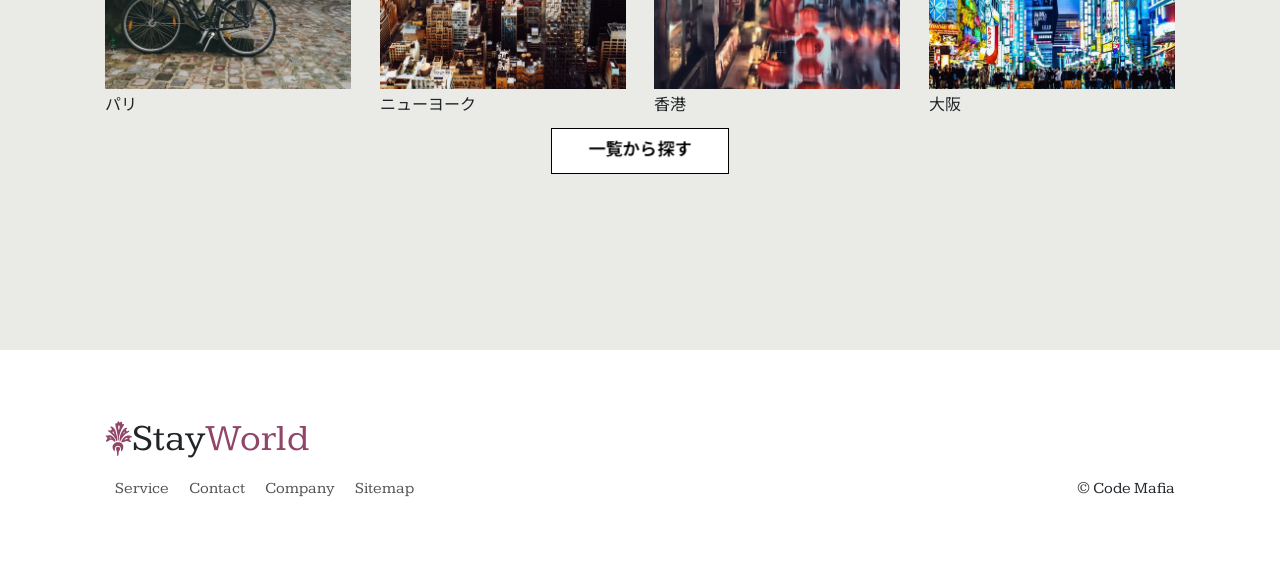
==== commit 5e4cb7d7: "各ページ修正" ====
--- a/index.html
+++ b/index.html
@@ -4,7 +4,8 @@
     <meta charset="UTF-8" />
     <meta name="viewport" content="width=device-width, initial-scale=1.0" />
     <meta http-equiv="X-UA-Compatible" content="ie=edge" />
-    <title>Document</title>
+    <title>StayWorld</title>
+    <link rel="icon" href="images/favicon.png">
     <link rel="stylesheet" href="styles/loader.css">
     <script src="scripts/vendors/pace.js"></script>
     <link href="https://fonts.googleapis.com/css2?family=Kameron:wght@400;700&family=Noto+Sans+JP:wght@500&display=swap" rel="stylesheet">
@@ -25,11 +26,11 @@
                   <span class="logo__world">World</span>
                 </div>
                 <nav class="header__nav">
-                <ul class="header__ul">
+                 <ul class="header__ul">
                   <li class="header__li item"><a href="#">Service</a></li>
                   <li class="header__li item"><a href="#">Company</a></li>
                   <li class="header__li item">
-                    <a class="btn filled">Contact</a>
+                    <a class="btn filled" href="#">Contact</a>
                   </li>
                 </ul>
               </nav>
@@ -67,8 +68,8 @@
           <div id="main-content">
             <aside class="side left">
               <div class="side__inner">
-                <a class="twitter icon tween-animate-title" href="">Twitter</a>
-                <a class="fb icon tween-animate-title" href="">Facebook</a>
+                <a class="twitter icon tween-animate-title" href="#">Twitter</a>
+                <a class="fb icon tween-animate-title" href="#">Facebook</a>
               </div>
             </aside>
             <main>
@@ -80,7 +81,8 @@
                   <div class="travel__texts appear left">
                     <div class="travel__texts-inner">
                       <div class="travel__title main-title item">
-                        <span class="purple">Travel</span> <span>the world</span>
+                        <span class="purple">Travel</span>
+                        <span>the world</span>
                       </div>
                       <div class="travel__sub sub-title item">世界中を旅しよう</div>
                       <div class="travel__description item">
@@ -101,37 +103,37 @@
                 </div>
                 <div class="houses__inner">
                   <div class="houses__item">
-                    <div class="cover-slide hover-darken inview">
+                    <div class="cover-slide hover-darken">
                       <div class="bg-img-zoom img-bg50" style="background-image: url(images/villa-1.jpg);"></div>
                     </div>
                     <p class="houses__title">Houses 1</p>
                   </div>
                   <div class="houses__item">
-                    <div class="cover-slide hover-darken inview">
+                    <div class="cover-slide hover-darken">
                       <div class="bg-img-zoom img-bg50" style="background-image: url(images/villa-2.jpg);"></div>
                     </div>
                     <p class="houses__title">Houses 2</p>
                   </div>
                   <div class="houses__item">
-                    <div class="cover-slide hover-darken inview">
+                    <div class="cover-slide hover-darken">
                       <div class="bg-img-zoom img-bg50" style="background-image: url(images/villa-3.jpg);"></div>
                     </div>
                     <p class="houses__title">Houses 3</p>
                   </div>
                   <div class="houses__item">
-                    <div class="cover-slide hover-darken inview">
+                    <div class="cover-slide hover-darken">
                       <div class="bg-img-zoom img-bg50" style="background-image: url(images/villa-4.jpg);"></div>
                     </div>
                     <p class="houses__title">Houses 4</p>
                   </div>
                   <div class="houses__item">
-                    <div class="cover-slide hover-darken inview">
+                    <div class="cover-slide hover-darken">
                       <div class="bg-img-zoom img-bg50" style="background-image: url(images/villa-5.jpg);"></div>
                     </div>
                     <p class="houses__title">Houses 5</p>
                   </div>
                   <div class="houses__item">
-                    <div class="cover-slide hover-darken inview">
+                    <div class="cover-slide hover-darken">
                       <div class="bg-img-zoom img-bg50" style="background-image: url(images/villa-6.jpg);"></div>
                     </div>
                     <p class="houses__title">Houses 6</p>
@@ -149,23 +151,32 @@
                 <div class="popular__inner appear up">
                   <div class="popular__container">
                     <div class="popular__item item">
-                      <div class="popular__img"><img src="images/image-p1.jpg" alt=""></div>
+                      <div class="popular__img">
+                        <img src="images/image-p1.jpg" alt="">
+                      </div>
                       <div class="popular-title">パリ</div>
                     </div>
                     <div class="popular__item item">
-                      <div class="popular__img"><img src="images/image-p2.jpg" alt=""></div>
+                      <div class="popular__img">
+                        <img src="images/image-p2.jpg" alt="">
+                      </div>
                       <div class="popular-title">ニューヨーク</div>
                     </div>
                     <div class="popular__item item">
-                      <div class="popular__img"><img src="images/image-p3.jpg" alt=""></div>
+                      <div class="popular__img">
+                        <img src="images/image-p3.jpg" alt="">
+                      </div>
                       <div class="popular-title">香港</div>
                     </div>
                     <div class="popular__item item">
-                      <div class="popular__img"><img src="images/image-p4.jpg" alt=""></div>
+                      <div class="popular__img">
+                        <img src="images/image-p4.jpg" alt="">
+                      </div>
                       <div class="popular-title">大阪</div>
                     </div>
                     <div class="popular__btn appear up">
-                      <button class="btn cover-3d item">一覧から探す</button>
+                      <button class="btn cover-3d item">
+                        <span>一覧から探す</span></button>
                     </div>
                   </div>
                 </div>
@@ -196,7 +207,7 @@
             </div>
           </nav>
         </footer>
-      </div>
+    </div>
       <nav class="mobile-menu">
         <div class="logo">
           <img src="images/logo.svg" alt="" class="logo__img">
@@ -204,43 +215,27 @@
           <span class="logo__world">World</span>
         </div>
         <ul class="mobile-menu__main">
-            <li class="mobile-menu__item">
-                <a class="mobile-menu__link" href="#">
-                    <span class="main-title">Our Service</span>
-                    <span class="sub-title">サービスについて</span>
-                </a>
-            </li>
-            <li class="mobile-menu__item">
-                <a class="mobile-menu__link" href="#">
-                    <span class="main-title">About Us</span>
-                    <span class="sub-title">私たちについて</span>
-                </a>
-            </li>
-            <li class="mobile-menu__item">
-                <a class="mobile-menu__link" href="#">
-                    <span class="main-title">Contact Us</span>
-                    <span class="sub-title">コンタクト方法</span>
-                </a>
-            </li>
+          <li class="mobile-menu__item">
+            <a class="mobile-menu__link" href="#">
+              <span class="main-title">Our Service</span>
+              <span class="sub-title">サービスについて</span>
+            </a>
+          </li>
+          <li class="mobile-menu__item">
+            <a class="mobile-menu__link" href="#">
+              <span class="main-title">About Us</span>
+              <span class="sub-title">私たちについて</span>
+            </a>
+          </li>
+          <li class="mobile-menu__item">
+            <a class="mobile-menu__link" href="#">
+              <span class="main-title">Contact Us</span>
+              <span class="sub-title">コンタクト方法</span>
+            </a>
+          </li>
         </ul>
-    </nav>
+      </nav>
     </div>
-    <!-- <div class="tween-animate-title">Animation Title</div> -->
-    <!-- <div class="cover-slide hover-darken inview">
-        <div class="bg-img-zoom img-bg50"></div>
-      </div> -->
-      <!-- <div class="cover-slide hover-darken">
-        <img class="img-zoom" src="images/image-1.jpg" alt="">
-      </div>
-      <button class="btn float">Button</button>
-      <button class="btn filled">Button</button>
-      <button class="btn letter-spacing">Button</button>
-      <button class="btn shadow">Button</button>
-      <button class="btn solid">Button</button>
-      
-      <button class="btn cover-3d">Button</button>
-      <a class="btn-cubic"><span class="hovering">Now, Hovering</span><span class="default">Button</span></a> -->
-
     <script src="scripts/vendors/swiper.min.js"></script>
     <script src="scripts/vendors/TweenMax.min.js"></script>
     <script src="scripts/vendors/scroll-polyfill.js"></script>
--- a/styles/style.css
+++ b/styles/style.css
@@ -1100,9 +1100,9 @@
   display: -webkit-box;
   display: -ms-flexbox;
   display: flex;
-  -webkit-box-align: enter;
-      -ms-flex-align: enter;
-          align-items: enter;
+  -webkit-box-align: center;
+      -ms-flex-align: center;
+          align-items: center;
   padding: 0;
   margin: 0;
   list-style: none;
@@ -1208,9 +1208,10 @@
 }
 
 .popular__inner::before {
+  display: block;
   content: "";
   position: absolute;
-  bottom: 0;
+  top: 10%;
   left: 0;
   width: 100%;
   height: 90%;
@@ -1318,7 +1319,7 @@
   left: 50px;
 }
 
-.side .side__inner {
+.side.left .side__inner {
   -webkit-transform-origin: top left;
           transform-origin: top left;
   -webkit-transform: rotate(-90deg);
@@ -1333,7 +1334,7 @@
   right: 50px;
 }
 
-.side .side__inner {
+.side.right .side__inner {
   -webkit-transform-origin: top right;
           transform-origin: top right;
   -webkit-transform: rotate(90deg);
@@ -1360,11 +1361,11 @@
 }
 
 .icon.twitter::before {
-  background-image: url(..images/twitter.svg);
+  background-image: url(../images/twitter.svg);
 }
 
 .icon.fb::before {
-  background-image: url(..images/facebook.svg);
+  background-image: url(../images/facebook.svg);
 }
 
 @media (min-width: 480px) {
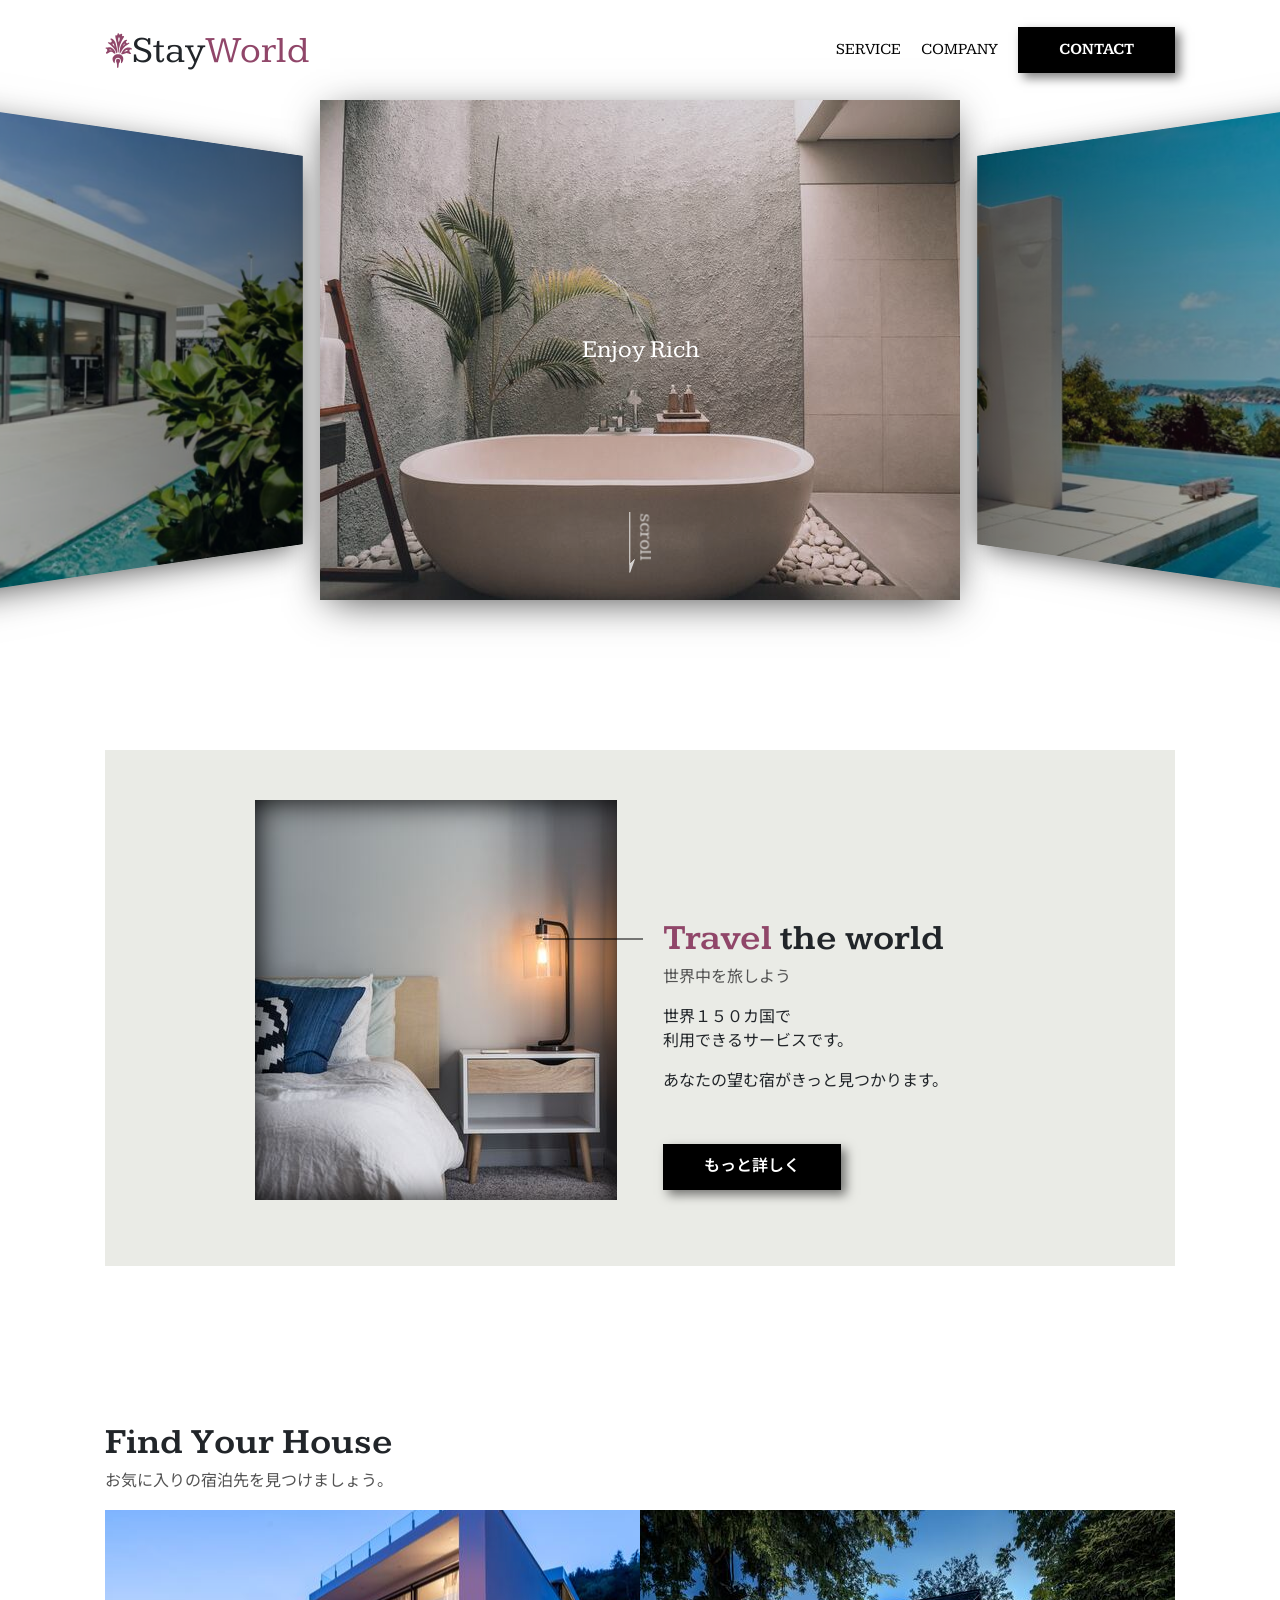
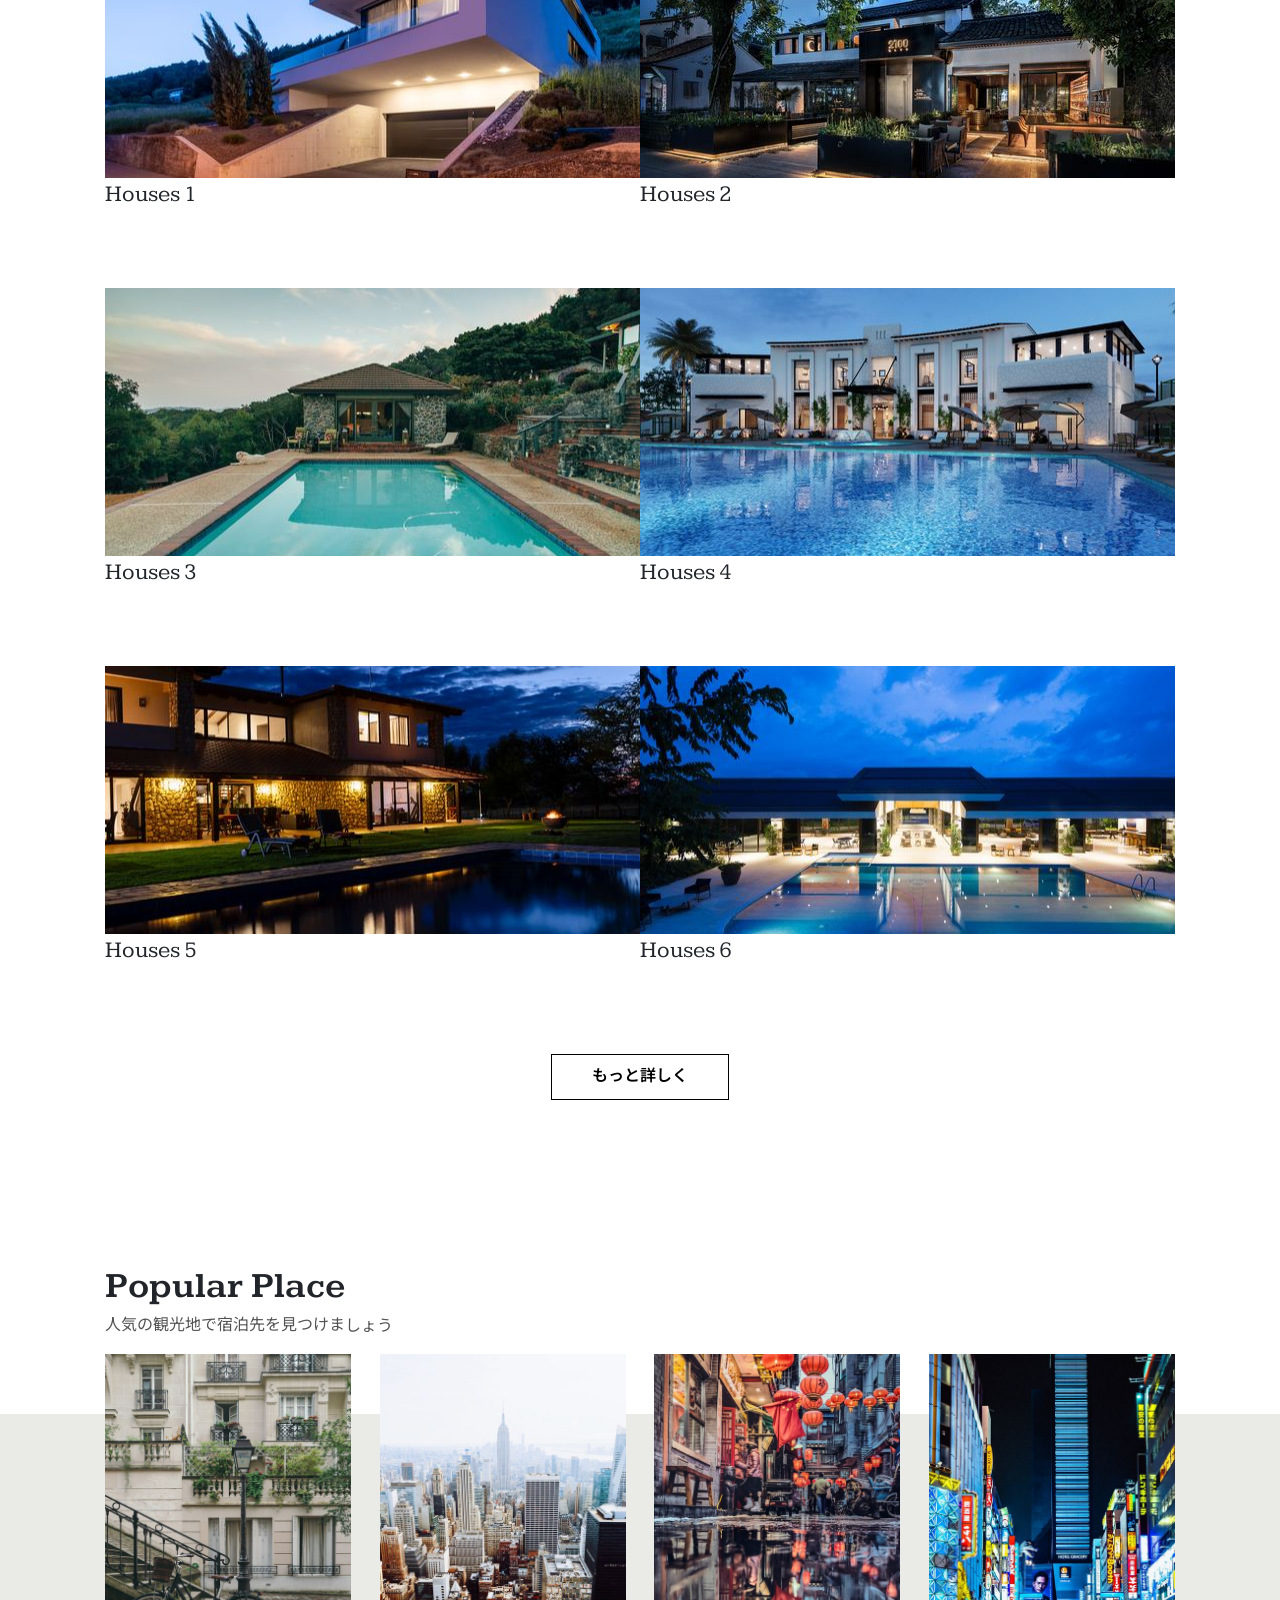
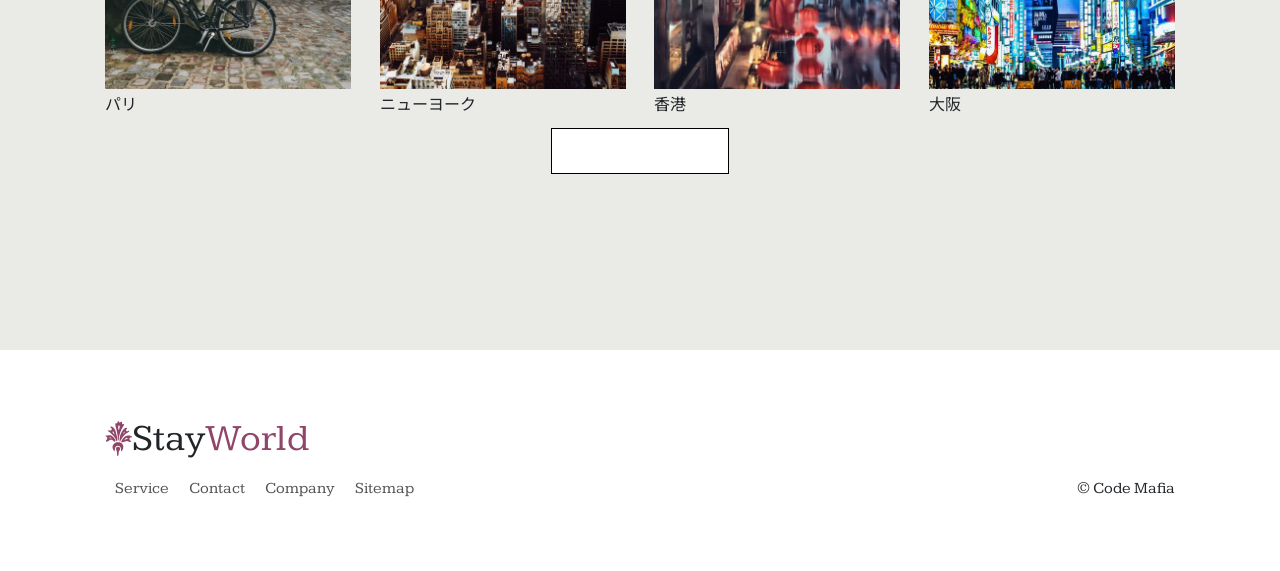
==== commit 2ac0ea09: "descriptionの追加" ====
--- a/index.html
+++ b/index.html
@@ -5,6 +5,7 @@
     <meta name="viewport" content="width=device-width, initial-scale=1.0" />
     <meta http-equiv="X-UA-Compatible" content="ie=edge" />
     <title>StayWorld</title>
+    <meta name="description" content="This site is a test site.">
     <link rel="icon" href="images/favicon.png">
     <link rel="stylesheet" href="styles/loader.css">
     <script src="scripts/vendors/pace.js"></script>
